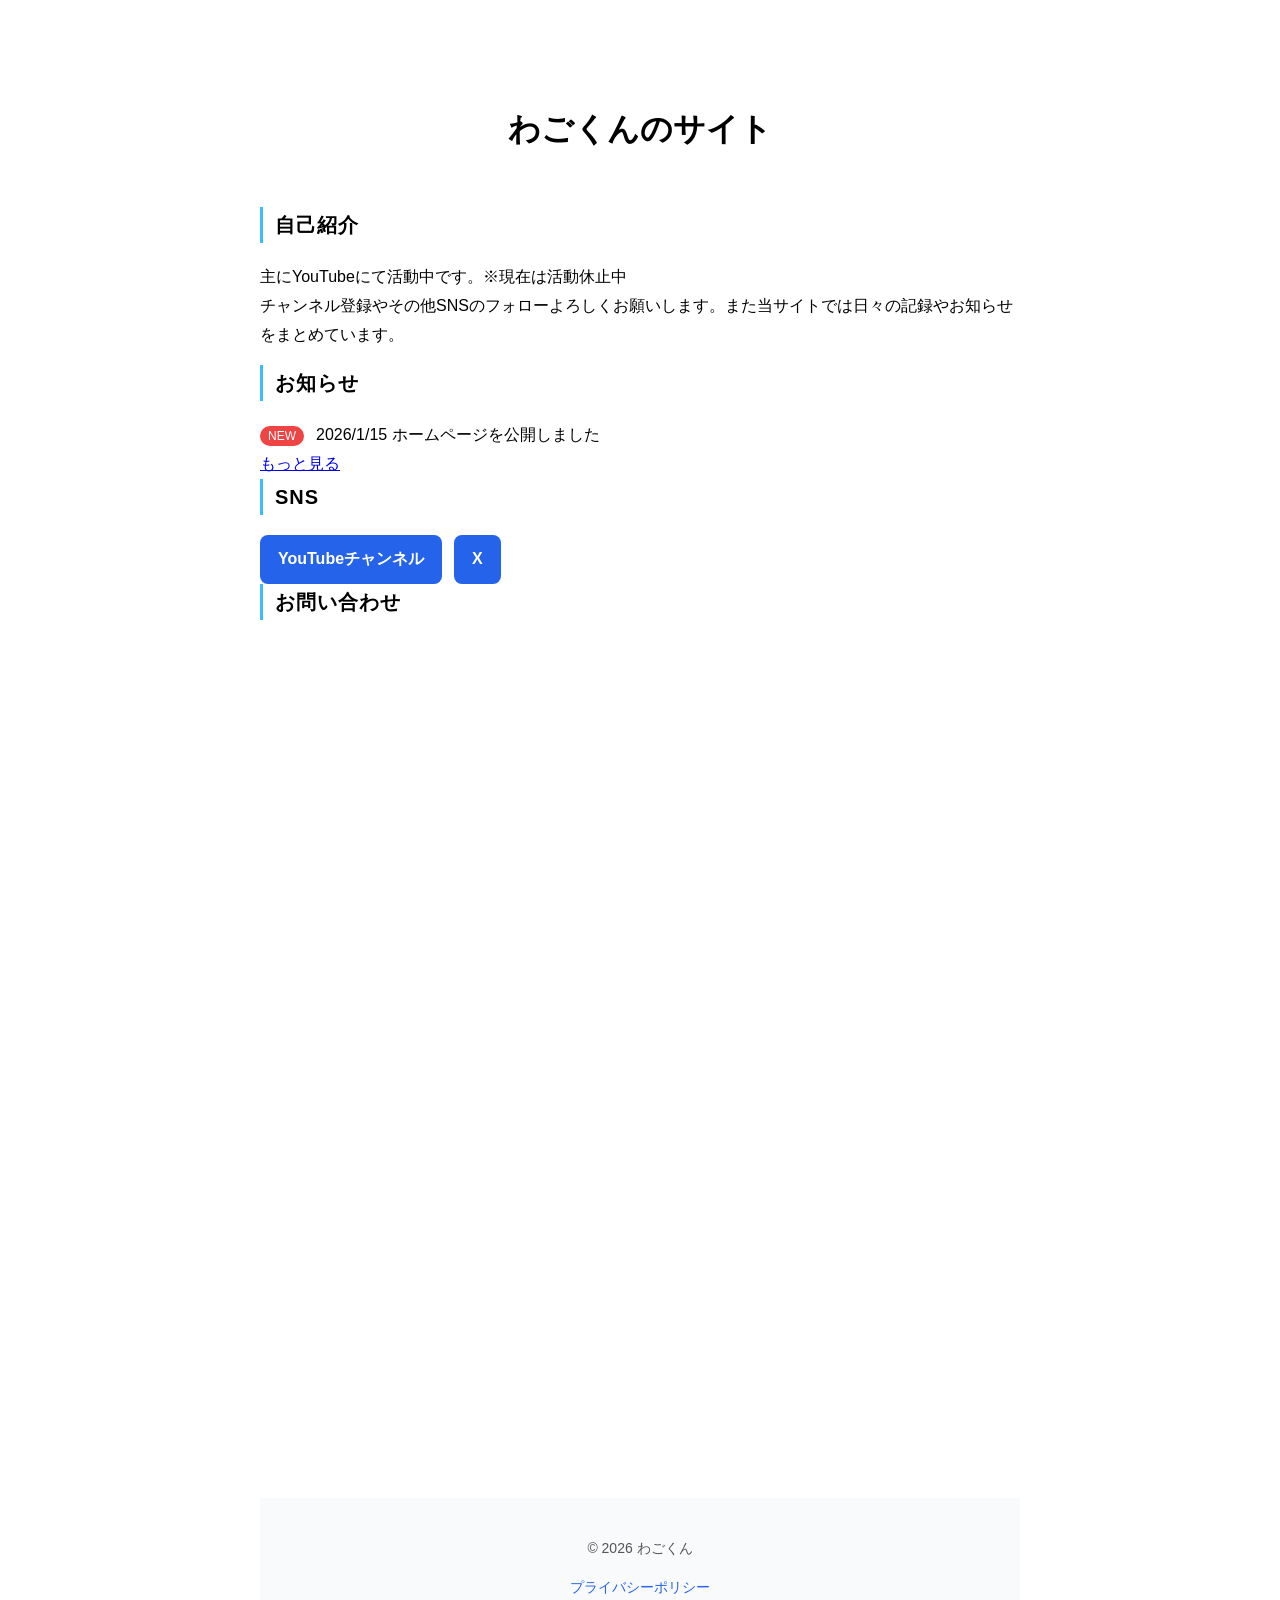
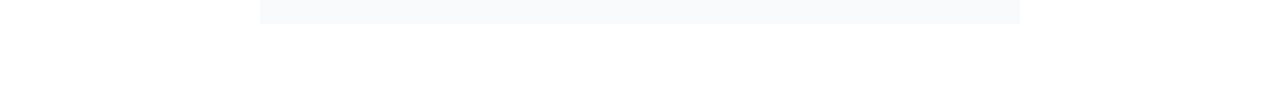
==== index.html @ 18c9e747 "Add files via upload" ====
<!DOCTYPE html>
<html lang="ja">
<head>
  <meta charset="UTF-8">
  <title>わごくんのサイト</title>
  <link rel="stylesheet" href="style.css">
</head>
<body>

  <header class="header">
    <h1>わごくんのサイト</h1>
  </header>

  <main class="container">

<section class="section">
  <h2>自己紹介</h2>
  <p>
    主にYouTubeにて活動中です。※現在は活動休止中<br>
    チャンネル登録やその他SNSのフォローよろしくお願いします。また当サイトでは日々の記録やお知らせをまとめています。
  </p>
</section>

    <section class="section">
  <h2 class="notice-title">お知らせ</h2>

 <a href="news.html" class="news-item">
  <span class="badge">NEW</span>
  <span class="news-text">2026/1/15 ホームページを公開しました</span>
</a>

  <a href="news.html">もっと見る</a>
</section>
    
    <section class="section">
      <h2>SNS</h2>
      <div class="sns">
        <a class="sns-btn" href="https://www.youtube.com/@wagokun_1204" target="_blank">YouTubeチャンネル</a>
        <a class="sns-btn" href="https://x.com/wagokun_1204" target="_blank">X</a>
    </div>
    </section>
    
    <section class="section">
  <h2>お問い合わせ</h2>

  <iframe
    src="https://forms.gle/QrVnEshpYuzRHWAM9"
    width="100%"
    height="800"
    frameborder="0"
    marginheight="0"
    marginwidth="0">
    読み込み中…
  </iframe>

</section>

<footer class="footer">
  <p>© 2026 わごくん</p>
  <div class="footer-links">
    <a href="privacy.html">プライバシーポリシー</a>
  </div>
</footer>

<meta name="viewport" content="width=device-width, initial-scale=1.0">
---- style.css ----
/* ===== 全体設定 ===== */
:root {
  --main: #2563eb;
  --bg: #f5f7fa;
  --text: #333;
  --sub: #555;
}

* {
  box-sizing: border-box;
}

body {
  margin: 0;
  font-family:
    "Hiragino Sans",
    "Noto Sans JP",
    -apple-system,
    BlinkMacSystemFont,
    sans-serif;
  background-color: var(--bg);
  color: var(--text);
  line-height: 1.8;
}

/* ===== ヘッダー ===== */
.header {
  text-align: center;
  padding: 80px 20px 40px;
}

.header h1 {
  margin-bottom: 8px;
}

.header p {
  color: var(--sub);
}

/* ===== レイアウト ===== */
.container {
  max-width: 800px;
  margin: 0 auto;
  padding: 0 20px 80px;
}

..section {
  background: #020617;
  padding: 28px;
  margin: 32px auto;
  max-width: 880px;
  border-radius: 6px; /* 角丸ひかえめ */
  border: 1px solid #1e293b;
}

.section h2 {
  margin: 0 0 20px;
  font-size: 20px;
  font-weight: 600;
  letter-spacing: 0.05em;
  text-transform: uppercase;
  border-left: 3px solid #38bdf8;
  padding-left: 12px;
}

/* ===== SNS ===== */
.sns {
  display: flex;
  gap: 12px;
  flex-wrap: wrap;
}

.sns-btn {
  padding: 10px 18px;
  background: var(--main);
  color: #fff;
  text-decoration: none;
  border-radius: 8px;
  font-weight: bold;
  transition: 0.2s;
}

.sns-btn:hover {
  opacity: 0.85;
  transform: translateY(-2px);
}

/* ===== フォーム ===== */
.contact {
  display: flex;
  flex-direction: column;
  gap: 14px;
}

input,
textarea {
  padding: 12px;
  font-size: 16px;
  border-radius: 8px;
  border: 1px solid #ccc;
  font-family: inherit;
}

input:focus,
textarea:focus {
  outline: none;
  border-color: var(--main);
}

button {
  margin-top: 8px;
  padding: 12px;
  font-size: 16px;
  border: none;
  border-radius: 8px;
  background: var(--main);
  color: #fff;
  cursor: pointer;
}

button:hover {
  opacity: 0.9;
}

/* ===== フッター ===== */
.footer {
  text-align: center;
  padding: 24px;
  color: var(--sub);
}

/* ===== スマホ対応 ===== */
media (max-width: 600px) {
  .section {
    padding: 24px;
  }
}

.date {
  font-size: 14px;
  color: #777;
  margin-bottom: 16px;
}

.back {
  display: inline-block;
  margin-top: 24px;
  text-decoration: none;
  color: var(--main);
  font-weight: bold;
}

.news-list {
  list-style: none;
  padding: 0;
  margin: 0;
}

.news-item {
  display: flex;
  align-items: center;
  gap: 12px;
  text-decoration: none;
  color: inherit;
}

.news-date {
  display: block;
  font-size: 14px;
  color: #6b7280;
  margin-bottom: 4px;
}

.news-text {
  font-size: 16px;
}

.new {
  background: #ef4444;
  color: #fff;
  font-size: 12px;
  padding: 2px 6px;
  border-radius: 6px;
  margin-left: 8px;
}

.latest-news {
  display: flex;
  align-items: center;
  gap: 8px;
}

.news-item {
  display: flex;
  align-items: center;
  gap: 12px;
}

.badge {
  background: #ef4444;
  color: #fff;
  font-size: 12px;
  padding: 4px 8px;
  border-radius: 999px;
  flex-shrink: 0; /* 縮まないように */
}

.news-item {
  display: flex;
  align-items: center;
  gap: 12px;
}

.badge {
  background-color: #ef4444;
  color: #fff;
  font-size: 12px;
  padding: 4px 8px;
  border-radius: 999px;
  line-height: 1;
}

.sitemap-list {
  list-style: none;
  padding: 0;
}

.sitemap-list li {
  margin-bottom: 12px;
}

.sitemap-list a {
  font-size: 16px;
  color: #2563eb;
  text-decoration: none;
}

.sitemap-list a:hover {
  text-decoration: underline;
}

.footer {
  margin-top: 48px;
  padding: 24px;
  background: #f9fafb;
  text-align: center;
  font-size: 14px;
}

.footer a {
  color: #2563eb;
  text-decoration: none;
}

.footer a:hover {
  text-decoration: underline;
}

body {
  margin: 0;
  font-family: "Inter", "Noto Sans JP", sans-serif;
  background: #ffffff;
  color: #000000;
}
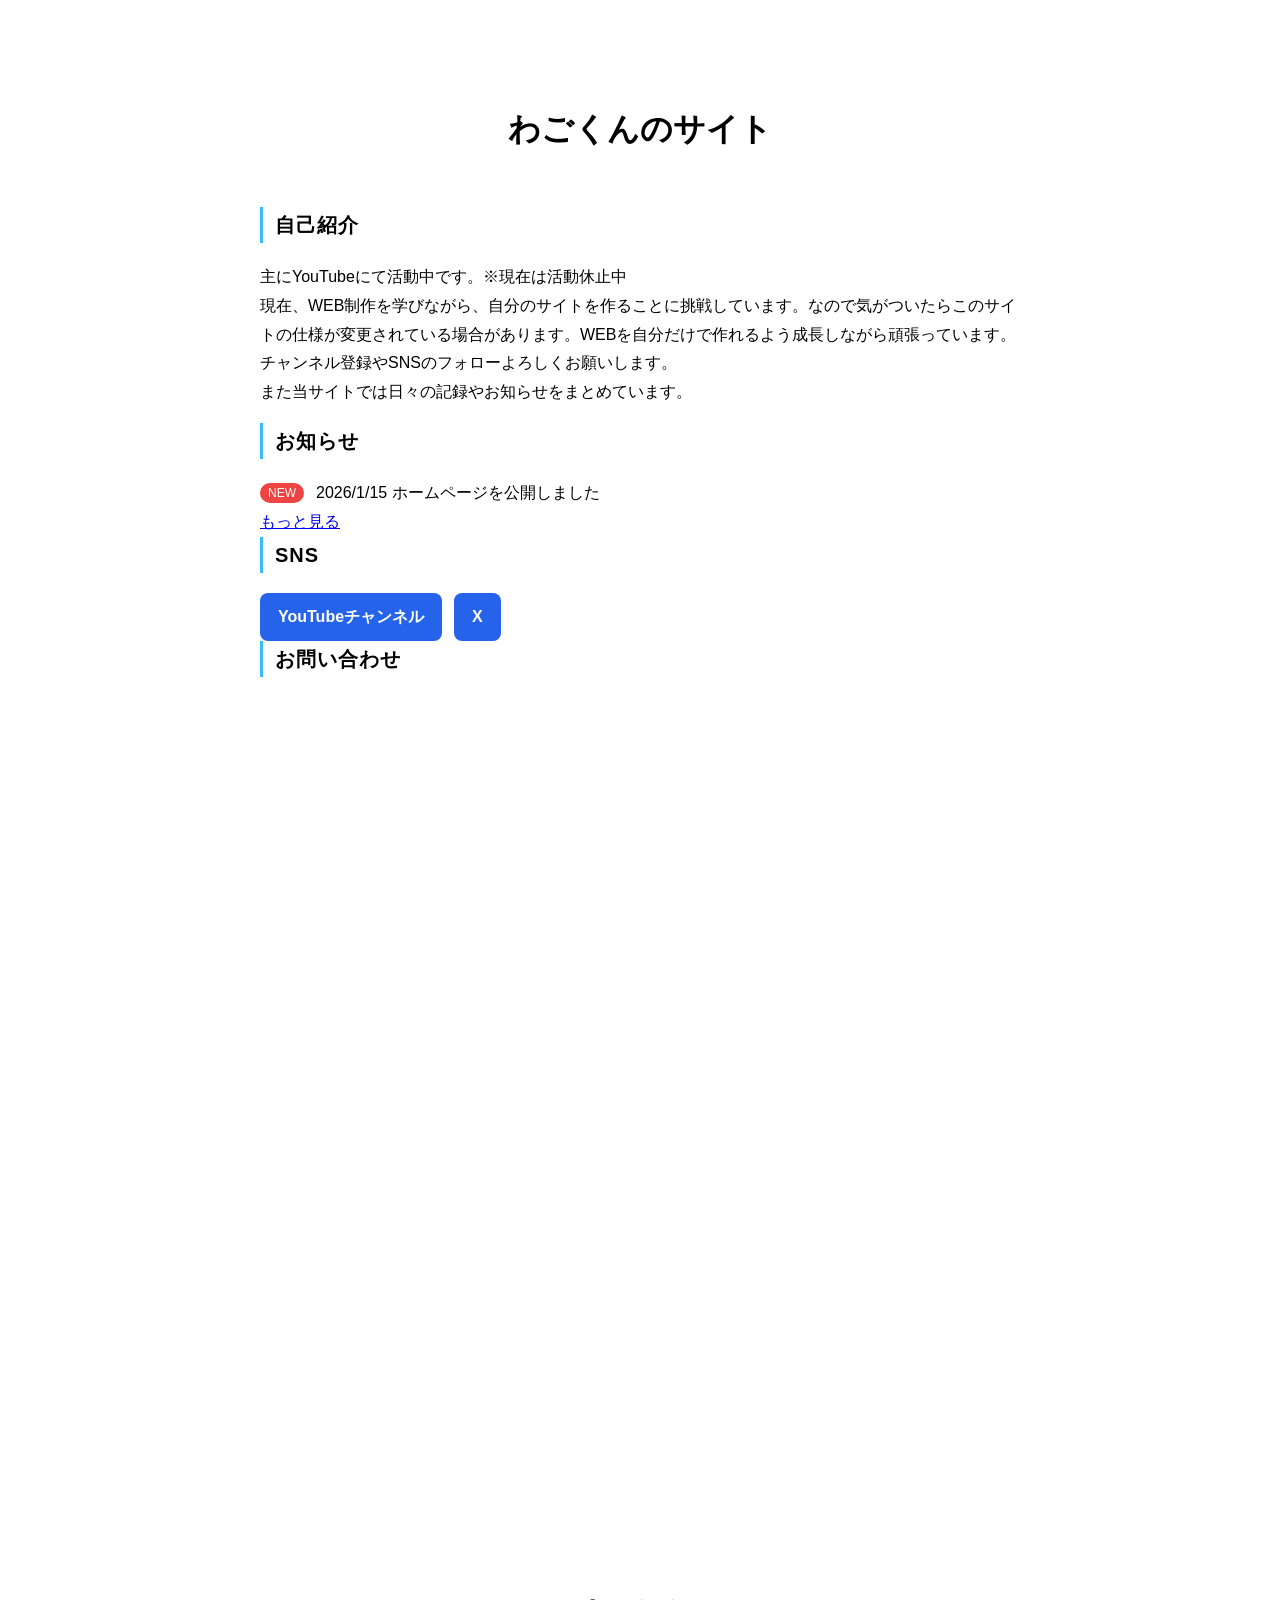
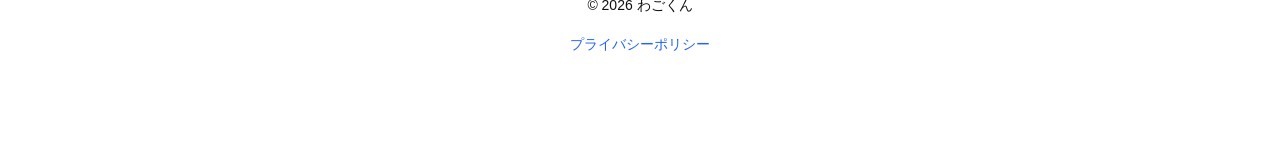
==== commit 811581e7: "Add files via upload" ====
--- a/index.html
+++ b/index.html
@@ -18,7 +18,9 @@
   <h2>自己紹介</h2>
   <p>
     主にYouTubeにて活動中です。※現在は活動休止中<br>
-    チャンネル登録やその他SNSのフォローよろしくお願いします。また当サイトでは日々の記録やお知らせをまとめています。
+    現在、WEB制作を学びながら、自分のサイトを作ることに挑戦しています。なので気がついたらこのサイトの仕様が変更されている場合があります。WEBを自分だけで作れるよう成長しながら頑張っています。<br>
+    チャンネル登録やSNSのフォローよろしくお願いします。<br>
+    また当サイトでは日々の記録やお知らせをまとめています。
   </p>
 </section>
 
--- a/style.css
+++ b/style.css
@@ -3,7 +3,8 @@
   --main: #2563eb;
   --bg: #f5f7fa;
   --text: #333;
-  --sub: #555;
+  --sub: #f5f7fa;
+  
 }
 
 * {
@@ -124,9 +125,15 @@
 
 /* ===== フッター ===== */
 .footer {
-  text-align: center;
-  padding: 24px;
-  color: var(--sub);
+  background: #f5f7fa;
+  color: #111111;
+}
+
+@media (prefers-color-scheme: dark) {
+  .footer {
+    background: #0f172a !important;
+    color: #f5f7fa !important;
+  }
 }
 
 /* ===== スマホ対応 ===== */
@@ -257,8 +264,22 @@
 }
 
 body {
-  margin: 0;
-  font-family: "Inter", "Noto Sans JP", sans-serif;
-  background: #ffffff;
-  color: #000000;
+  background: white;
+  color: black;
+}
+
+@media (prefers-color-scheme: dark) {
+  body {
+  background: #0f172a !important;
+  color: #f5f7fa !important;
+  }
+}
+
+body {
+  background: var(--bg-main);
+  color: var(--text-main);
+}
+
+.footer {
+  background: var(--bg-footer);
 }
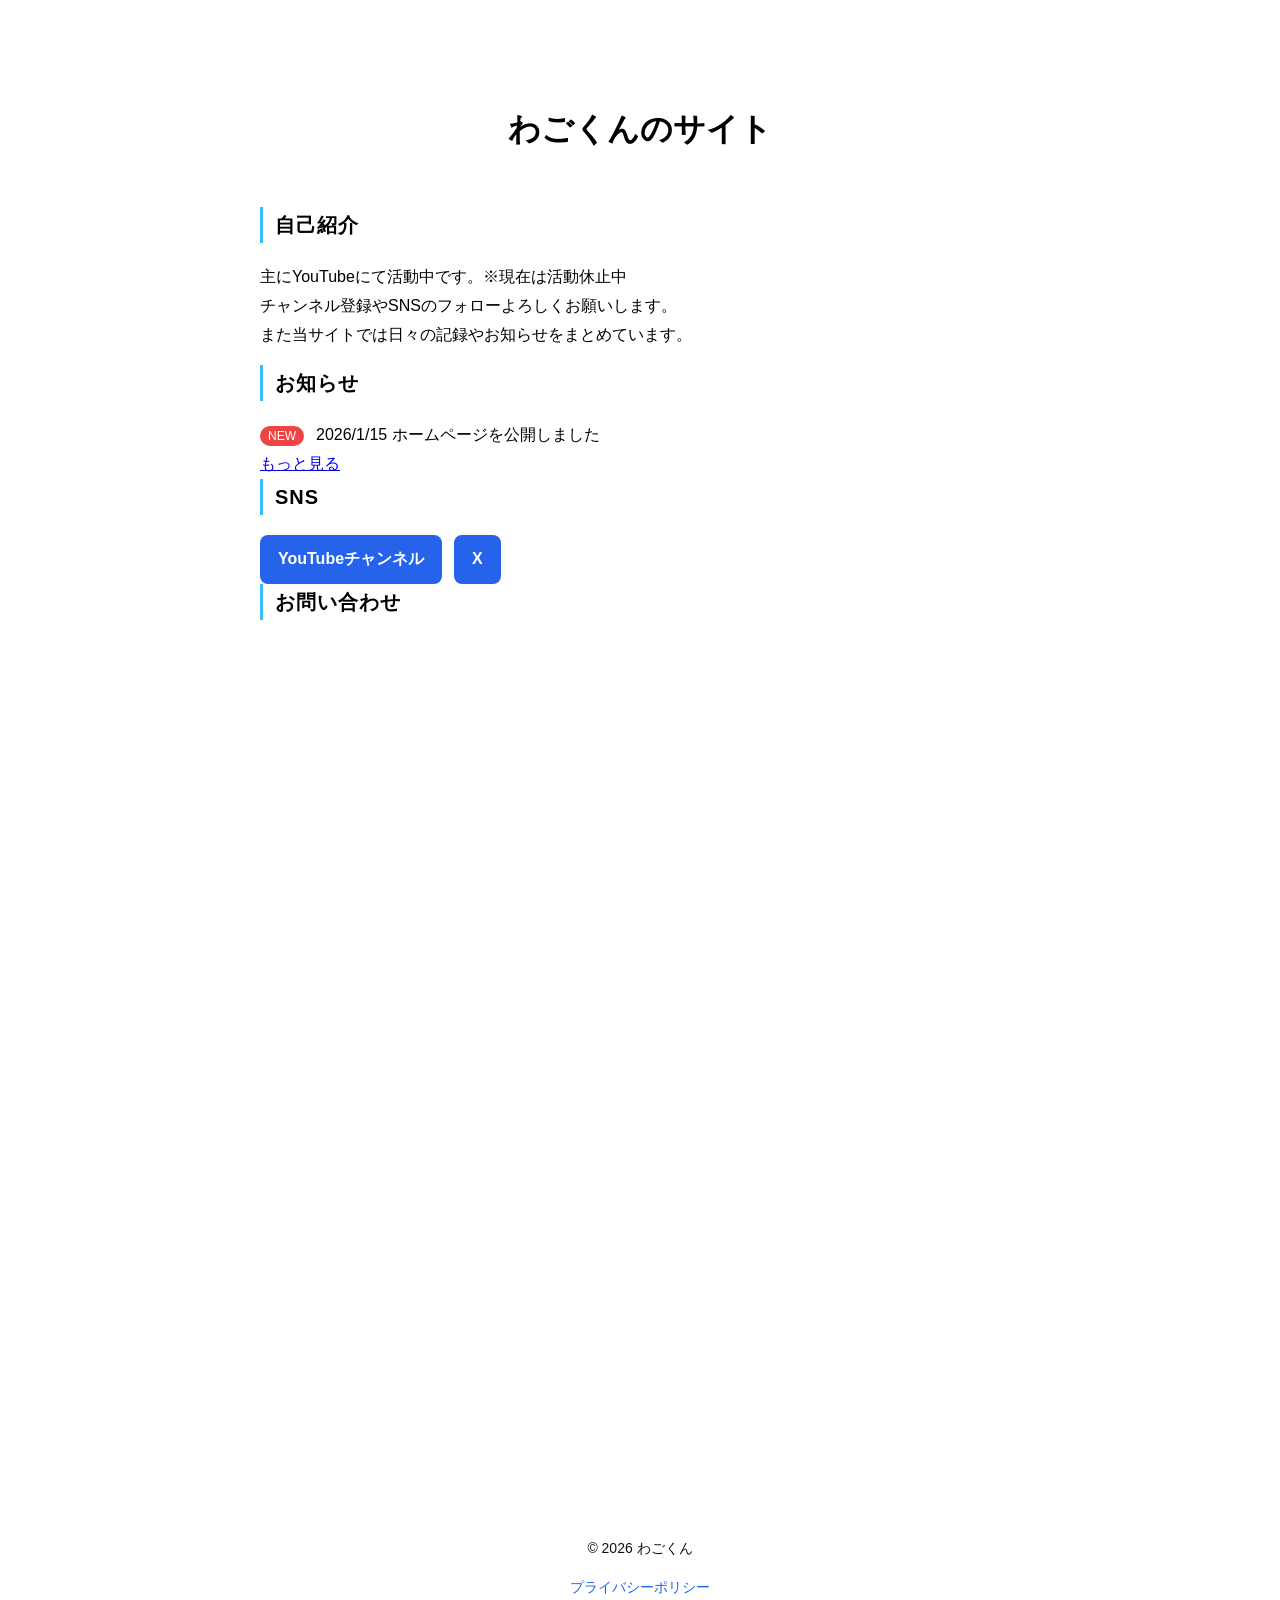
==== commit a8613724: "Add files via upload" ====
--- a/index.html
+++ b/index.html
@@ -18,7 +18,6 @@
   <h2>自己紹介</h2>
   <p>
     主にYouTubeにて活動中です。※現在は活動休止中<br>
-    現在、WEB制作を学びながら、自分のサイトを作ることに挑戦しています。なので気がついたらこのサイトの仕様が変更されている場合があります。WEBを自分だけで作れるよう成長しながら頑張っています。<br>
     チャンネル登録やSNSのフォローよろしくお願いします。<br>
     また当サイトでは日々の記録やお知らせをまとめています。
   </p>
--- a/style.css
+++ b/style.css
@@ -131,9 +131,9 @@
 
 @media (prefers-color-scheme: dark) {
   .footer {
-    background: #0f172a !important;
-    color: #f5f7fa !important;
-  }
+  background: var(--bg-color);
+  color: var(--text-color);
+}
 }
 
 /* ===== スマホ対応 ===== */
@@ -156,6 +156,8 @@
   color: var(--main);
   font-weight: bold;
 }
+
+
 
 .news-list {
   list-style: none;
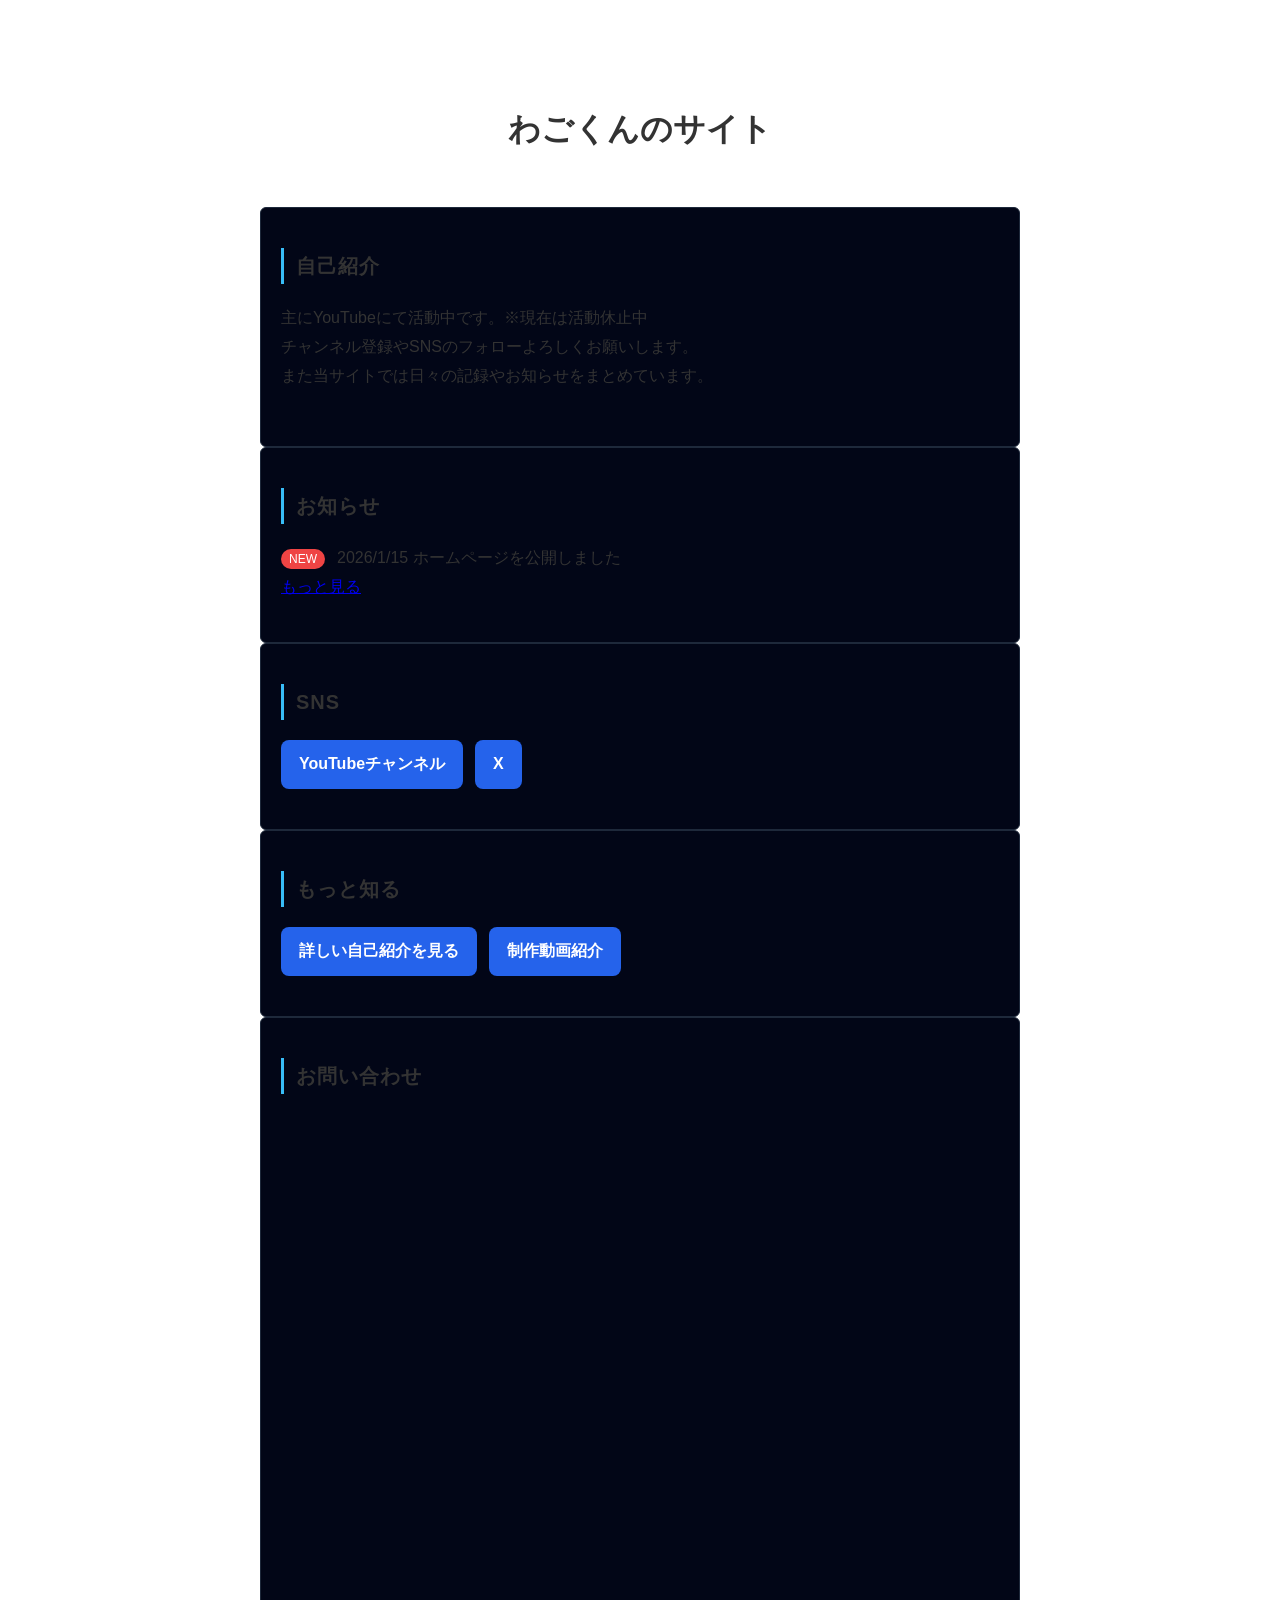
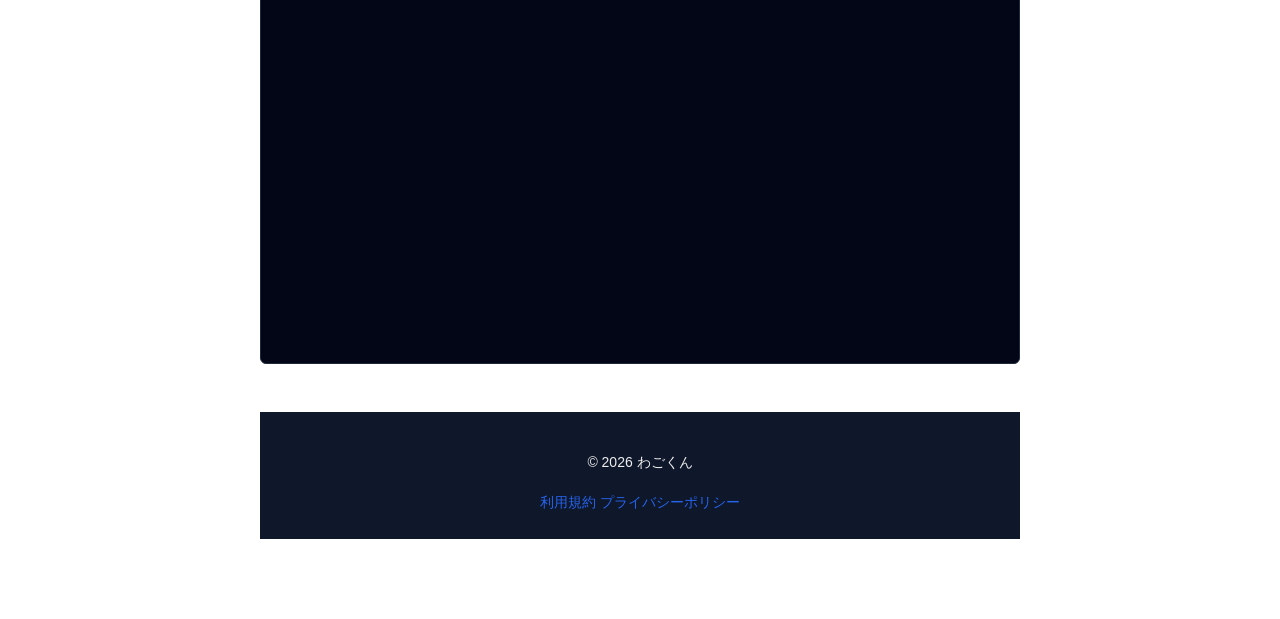
==== commit e3e7bc4e: "Add files via upload" ====
--- a/index.html
+++ b/index.html
@@ -41,6 +41,14 @@
         <a class="sns-btn" href="https://x.com/wagokun_1204" target="_blank">X</a>
     </div>
     </section>
+
+    <section class="section">
+      <h2>もっと知る</h2>
+      <div class="sns">
+        <a href="about.html" class="sns-btn">詳しい自己紹介を見る</a>
+        <a href="videos.html" class="sns-btn">制作動画紹介</a>
+      </div>
+    </section>
     
     <section class="section">
   <h2>お問い合わせ</h2>
@@ -60,8 +68,9 @@
 <footer class="footer">
   <p>© 2026 わごくん</p>
   <div class="footer-links">
+    <a href="terms.html">利用規約</a>
     <a href="privacy.html">プライバシーポリシー</a>
   </div>
 </footer>
 
-<meta name="viewport" content="width=device-width, initial-scale=1.0">+<meta name="viewport" content="width=device-width, initial-scale=1.0, maximum-scale=1.0, user-scalable=no">
--- a/style.css
+++ b/style.css
@@ -45,7 +45,7 @@
   padding: 0 20px 80px;
 }
 
-..section {
+.section {
   background: #020617;
   padding: 28px;
   margin: 32px auto;
@@ -124,20 +124,18 @@
 }
 
 /* ===== フッター ===== */
-.footer {
-  background: #f5f7fa;
-  color: #111111;
-}
-
-@media (prefers-color-scheme: dark) {
-  .footer {
-  background: var(--bg-color);
-  color: var(--text-color);
-}
+footer {
+  background-color: #111 !important;
+  color: #eee !important;
+}
+
+footer {
+  background-color: #0f172a  !important;
+  color: #eee !important;
 }
 
 /* ===== スマホ対応 ===== */
-media (max-width: 600px) {
+@media (max-width: 600px) {
   .section {
     padding: 24px;
   }
@@ -284,4 +282,33 @@
 
 .footer {
   background: var(--bg-footer);
+}
+
+body {
+  background: #fff;
+  color: #333;
+}
+
+.section {
+  max-width: 800px;
+  margin: 0 auto;
+  padding: 40px 20px;
+}
+
+body {
+  background: #fff;
+  color: #333;
+}
+
+.section {
+  max-width: 800px;
+  margin: 0 auto;
+  padding: 40px 20px;
+}
+
+@media (prefers-color-scheme: dark) {
+  body {
+    background: #111;
+    color: #eee;
+  }
 }
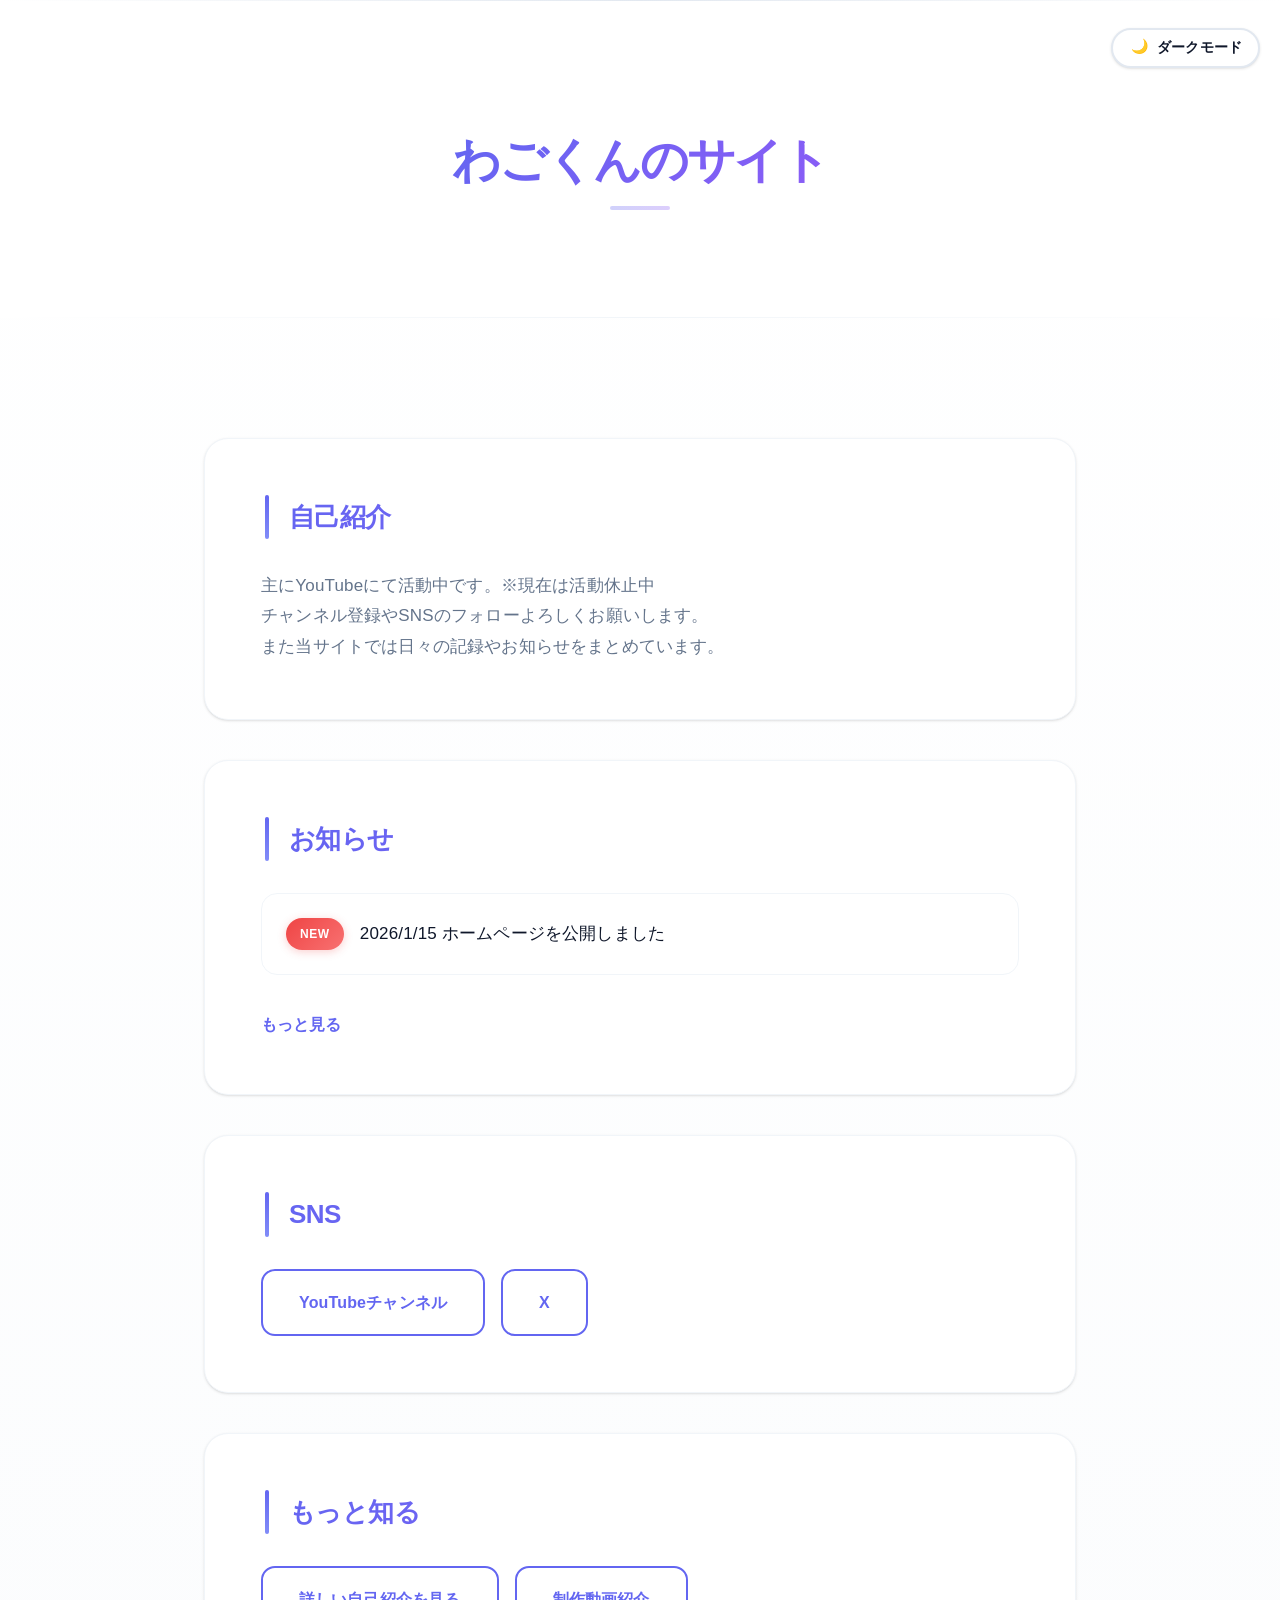
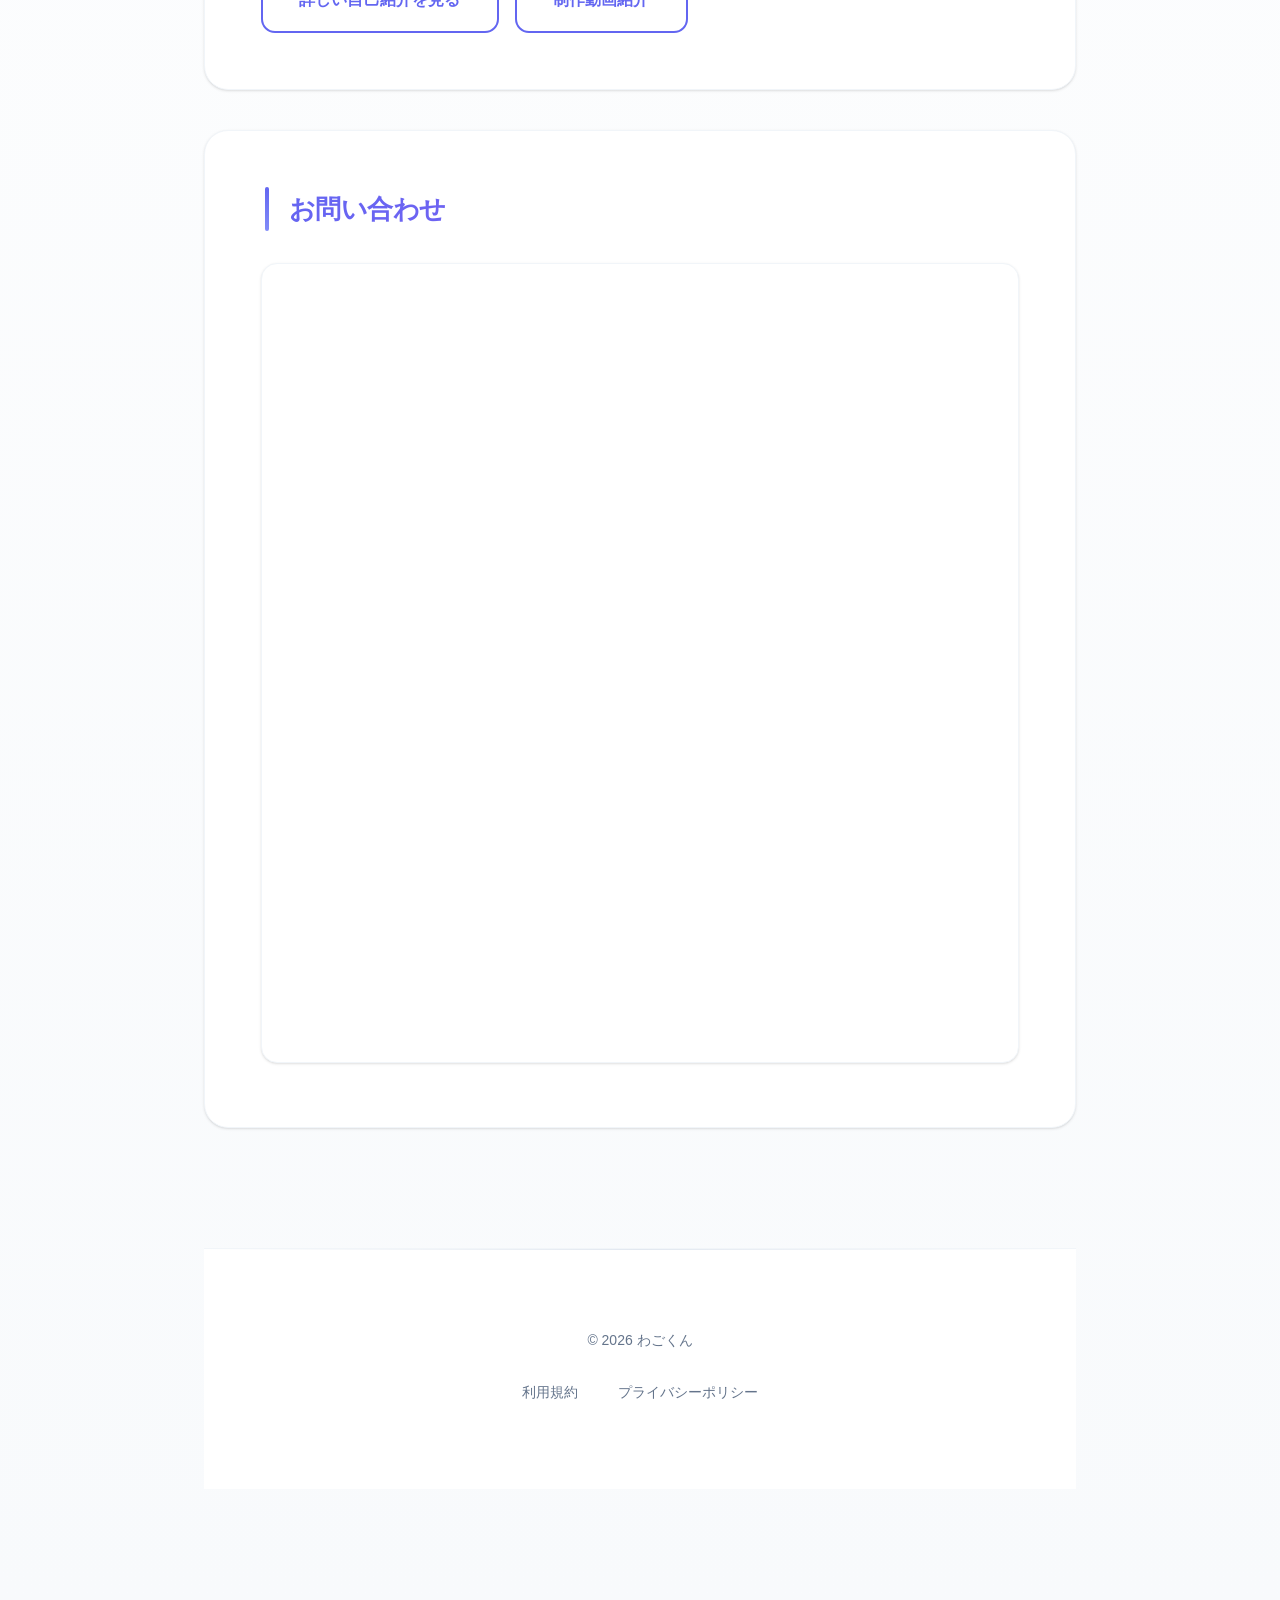
==== commit 9e0df061: "Add files via upload" ====
--- a/index.html
+++ b/index.html
@@ -7,6 +7,11 @@
   <link rel="stylesheet" href="style.css">
 </head>
 <body>
+
+  <button class="theme-toggle" id="theme-toggle">
+    <span class="theme-icon">🌙</span>
+    <span class="theme-text">ダークモード</span>
+  </button>
 
   <header class="header">
     <h1>わごくんのサイト</h1>
@@ -23,7 +28,7 @@
   </p>
 </section>
 
-    <section class="section">
+    <section class="section notice-section">
   <h2 class="notice-title">お知らせ</h2>
 
  <a href="news.html" class="news-item">
@@ -31,7 +36,7 @@
   <span class="news-text">2026/1/15 ホームページを公開しました</span>
 </a>
 
-  <a href="news.html">もっと見る</a>
+  <a href="news.html" class="more-link">もっと見る</a>
 </section>
     
     <section class="section">
@@ -73,4 +78,59 @@
   </div>
 </footer>
 
+<script>
+  // ダークモード機能
+  const themeToggle = document.getElementById('theme-toggle');
+  const themeIcon = themeToggle.querySelector('.theme-icon');
+  const themeText = themeToggle.querySelector('.theme-text');
+  
+  // ローカルストレージからテーマ設定を読み込み
+  const savedTheme = localStorage.getItem('theme');
+  const systemPrefersDark = window.matchMedia('(prefers-color-scheme: dark)').matches;
+  
+  // 初期テーマを設定
+  if (savedTheme === 'dark' || (!savedTheme && systemPrefersDark)) {
+    document.documentElement.setAttribute('data-theme', 'dark');
+    themeIcon.textContent = '☀️';
+    themeText.textContent = 'ライトモード';
+  }
+  
+  // テーマ切り替え機能
+  themeToggle.addEventListener('click', () => {
+    const currentTheme = document.documentElement.getAttribute('data-theme');
+    const newTheme = currentTheme === 'dark' ? 'light' : 'dark';
+    
+    // テーマ属性を切り替え
+    document.documentElement.setAttribute('data-theme', newTheme);
+    
+    // ローカルストレージに保存
+    localStorage.setItem('theme', newTheme);
+    
+    // ボタンの表示を更新
+    if (newTheme === 'dark') {
+      themeIcon.textContent = '☀️';
+      themeText.textContent = 'ライトモード';
+    } else {
+      themeIcon.textContent = '🌙';
+      themeText.textContent = 'ダークモード';
+    }
+  });
+  
+  // システムテーマ変更を監視
+  window.matchMedia('(prefers-color-scheme: dark)').addEventListener('change', (e) => {
+    if (!localStorage.getItem('theme')) {
+      const newTheme = e.matches ? 'dark' : 'light';
+      document.documentElement.setAttribute('data-theme', newTheme);
+      
+      if (newTheme === 'dark') {
+        themeIcon.textContent = '☀️';
+        themeText.textContent = 'ライトモード';
+      } else {
+        themeIcon.textContent = '🌙';
+        themeText.textContent = 'ダークモード';
+      }
+    }
+  });
+</script>
+
 <meta name="viewport" content="width=device-width, initial-scale=1.0, maximum-scale=1.0, user-scalable=no">
--- a/style.css
+++ b/style.css
@@ -1,162 +1,456 @@
 /* ===== 全体設定 ===== */
 :root {
-  --main: #2563eb;
-  --bg: #f5f7fa;
-  --text: #333;
-  --sub: #f5f7fa;
-  
-}
+  --primary: #6366f1;
+  --primary-light: #818cf8;
+  --primary-dark: #4f46e5;
+  --secondary: #8b5cf6;
+  --accent: #ec4899;
+  --bg: #ffffff;
+  --bg-section: #ffffff;
+  --bg-hover: #f8fafc;
+  --bg-gradient: linear-gradient(180deg, #ffffff 0%, #f8fafc 100%);
+  --text: #0f172a;
+  --text-muted: #64748b;
+  --border: #e2e8f0;
+  --border-light: #f1f5f9;
+  --shadow-xs: 0 1px 2px 0 rgba(0, 0, 0, 0.05);
+  --shadow-sm: 0 1px 3px 0 rgba(0, 0, 0, 0.1), 0 1px 2px -1px rgba(0, 0, 0, 0.1);
+  --shadow: 0 4px 6px -1px rgba(0, 0, 0, 0.1), 0 2px 4px -2px rgba(0, 0, 0, 0.1);
+  --shadow-md: 0 10px 15px -3px rgba(0, 0, 0, 0.1), 0 4px 6px -4px rgba(0, 0, 0, 0.1);
+  --shadow-lg: 0 20px 25px -5px rgba(0, 0, 0, 0.1), 0 8px 10px -6px rgba(0, 0, 0, 0.1);
+}
+
+/* ===== ダークモード ===== */
+[data-theme="dark"] {
+  --primary: #818cf8;
+  --primary-light: #a5b4fc;
+  --primary-dark: #6366f1;
+  --secondary: #a78bfa;
+  --accent: #f472b6;
+  --bg: #0f172a;
+  --bg-section: #1e293b;
+  --bg-hover: #334155;
+  --bg-gradient: linear-gradient(180deg, #0f172a 0%, #1e293b 100%);
+  --text: #f8fafc;
+  --text-muted: #94a3b8;
+  --border: #334155;
+  --border-light: #475569;
+  --shadow-xs: 0 1px 2px 0 rgba(0, 0, 0, 0.3);
+  --shadow-sm: 0 1px 3px 0 rgba(0, 0, 0, 0.4), 0 1px 2px -1px rgba(0, 0, 0, 0.4);
+  --shadow: 0 4px 6px -1px rgba(0, 0, 0, 0.4), 0 2px 4px -2px rgba(0, 0, 0, 0.4);
+  --shadow-md: 0 10px 15px -3px rgba(0, 0, 0, 0.4), 0 4px 6px -4px rgba(0, 0, 0, 0.4);
+  --shadow-lg: 0 20px 25px -5px rgba(0, 0, 0, 0.4), 0 8px 10px -6px rgba(0, 0, 0, 0.4);
+}
+
 
 * {
   box-sizing: border-box;
+  margin: 0;
+  padding: 0;
 }
 
 body {
-  margin: 0;
-  font-family:
+  font-family: 
     "Hiragino Sans",
     "Noto Sans JP",
     -apple-system,
     BlinkMacSystemFont,
+    "Segoe UI",
+    "Helvetica Neue",
     sans-serif;
-  background-color: var(--bg);
+  background: var(--bg-gradient);
   color: var(--text);
-  line-height: 1.8;
+  line-height: 1.7;
+  -webkit-font-smoothing: antialiased;
+  -moz-osx-font-smoothing: grayscale;
+  transition: background-color 0.3s ease, color 0.3s ease;
+  min-height: 100vh;
+}
+
+/* ===== ダークモードトグル ===== */
+.theme-toggle {
+  position: fixed;
+  top: 20px;
+  right: 20px;
+  background: var(--bg-section);
+  border: 2px solid var(--border);
+  border-radius: 50px;
+  padding: 8px 16px;
+  cursor: pointer;
+  display: flex;
+  align-items: center;
+  gap: 8px;
+  font-size: 14px;
+  font-weight: 600;
+  color: var(--text);
+  transition: all 0.3s ease;
+  z-index: 1000;
+  box-shadow: var(--shadow-sm);
+}
+
+.theme-toggle:hover {
+  transform: translateY(-2px);
+  box-shadow: var(--shadow-md);
+  border-color: var(--primary);
+}
+
+.theme-toggle:active {
+  transform: translateY(0);
+}
+
+.theme-icon {
+  width: 20px;
+  height: 20px;
+  transition: all 0.3s ease;
 }
 
 /* ===== ヘッダー ===== */
 .header {
   text-align: center;
-  padding: 80px 20px 40px;
+  padding: 120px 20px 100px;
+  background: var(--bg);
+  color: var(--text);
+  position: relative;
+  overflow: hidden;
+}
+
+.header::before {
+  content: '';
+  position: absolute;
+  top: 0;
+  left: 0;
+  right: 0;
+  height: 1px;
+  background: linear-gradient(90deg, transparent, var(--border), transparent);
+}
+
+.header::after {
+  content: '';
+  position: absolute;
+  bottom: 0;
+  left: 0;
+  right: 0;
+  height: 1px;
+  background: linear-gradient(90deg, transparent, var(--border-light), transparent);
 }
 
 .header h1 {
-  margin-bottom: 8px;
+  font-size: 3rem;
+  font-weight: 800;
+  margin-bottom: 16px;
+  letter-spacing: -0.04em;
+  background: linear-gradient(135deg, var(--primary) 0%, var(--secondary) 100%);
+  -webkit-background-clip: text;
+  -webkit-text-fill-color: transparent;
+  background-clip: text;
+  position: relative;
+  display: inline-block;
+}
+
+.header h1::after {
+  content: '';
+  position: absolute;
+  bottom: -8px;
+  left: 50%;
+  transform: translateX(-50%);
+  width: 60px;
+  height: 4px;
+  background: linear-gradient(90deg, var(--primary), var(--secondary));
+  border-radius: 2px;
+  opacity: 0.3;
 }
 
 .header p {
-  color: var(--sub);
+  color: var(--text-muted);
+  font-size: 1.125rem;
+  font-weight: 400;
+  letter-spacing: 0.01em;
 }
 
 /* ===== レイアウト ===== */
 .container {
-  max-width: 800px;
+  max-width: 920px;
   margin: 0 auto;
-  padding: 0 20px 80px;
+  padding: 80px 24px 120px;
 }
 
 .section {
-  background: #020617;
-  padding: 28px;
-  margin: 32px auto;
-  max-width: 880px;
-  border-radius: 6px; /* 角丸ひかえめ */
-  border: 1px solid #1e293b;
+  background: var(--bg-section);
+  padding: 56px;
+  margin: 40px 0;
+  border-radius: 24px;
+  box-shadow: var(--shadow-sm);
+  transition: all 0.4s cubic-bezier(0.4, 0, 0.2, 1);
+  border: 1px solid var(--border-light);
+  position: relative;
+  overflow: hidden;
+}
+
+.section::before {
+  content: '';
+  position: absolute;
+  top: 0;
+  left: 0;
+  right: 0;
+  height: 3px;
+  background: linear-gradient(90deg, var(--primary), var(--secondary));
+  opacity: 0;
+  transition: opacity 0.4s ease;
+}
+
+.section:hover {
+  transform: translateY(-6px);
+  box-shadow: var(--shadow-lg);
+  border-color: var(--border);
+}
+
+.section:hover::before {
+  opacity: 1;
 }
 
 .section h2 {
-  margin: 0 0 20px;
-  font-size: 20px;
+  margin: 0 0 32px;
+  font-size: 1.625rem;
+  font-weight: 700;
+  letter-spacing: -0.02em;
+  text-transform: uppercase;
+  color: var(--text);
+  border-left: 4px solid transparent;
+  padding-left: 24px;
+  position: relative;
+  background: linear-gradient(135deg, var(--primary) 0%, var(--secondary) 100%);
+  -webkit-background-clip: text;
+  -webkit-text-fill-color: transparent;
+  background-clip: text;
+}
+
+.section h2::before {
+  content: '';
+  position: absolute;
+  left: 0;
+  top: 0;
+  bottom: 0;
+  width: 4px;
+  background: linear-gradient(180deg, var(--primary) 0%, var(--primary-light) 100%);
+  border-radius: 2px;
+}
+
+.section p {
+  margin-bottom: 20px;
+  color: var(--text-muted);
+  font-size: 1.0625rem;
+  line-height: 1.8;
+  letter-spacing: 0.01em;
+}
+
+.section p:last-child {
+  margin-bottom: 0;
+}
+
+.section strong {
+  color: var(--text);
   font-weight: 600;
-  letter-spacing: 0.05em;
-  text-transform: uppercase;
-  border-left: 3px solid #38bdf8;
-  padding-left: 12px;
 }
 
 /* ===== SNS ===== */
 .sns {
   display: flex;
-  gap: 12px;
+  gap: 16px;
   flex-wrap: wrap;
 }
 
 .sns-btn {
-  padding: 10px 18px;
-  background: var(--main);
+  padding: 18px 36px;
+  background: var(--bg-section);
+  color: var(--primary);
+  text-decoration: none;
+  border-radius: 14px;
+  font-weight: 600;
+  font-size: 1rem;
+  transition: all 0.3s cubic-bezier(0.4, 0, 0.2, 1);
+  border: 2px solid var(--primary);
+  display: inline-flex;
+  align-items: center;
+  justify-content: center;
+  position: relative;
+  overflow: hidden;
+  letter-spacing: 0.01em;
+}
+
+.sns-btn::before {
+  content: '';
+  position: absolute;
+  top: 0;
+  left: 0;
+  width: 0;
+  height: 100%;
+  background: linear-gradient(135deg, var(--primary) 0%, var(--secondary) 100%);
+  transition: width 0.4s cubic-bezier(0.4, 0, 0.2, 1);
+  z-index: 0;
+}
+
+.sns-btn span,
+.sns-btn {
+  position: relative;
+  z-index: 1;
+}
+
+.sns-btn:hover {
   color: #fff;
-  text-decoration: none;
-  border-radius: 8px;
-  font-weight: bold;
-  transition: 0.2s;
-}
-
-.sns-btn:hover {
-  opacity: 0.85;
-  transform: translateY(-2px);
+  transform: translateY(-3px);
+  box-shadow: var(--shadow-md);
+  border-color: var(--primary);
+}
+
+.sns-btn:hover::before {
+  width: 100%;
+}
+
+.sns-btn:active {
+  transform: translateY(-1px);
 }
 
 /* ===== フォーム ===== */
 .contact {
   display: flex;
   flex-direction: column;
-  gap: 14px;
+  gap: 20px;
 }
 
 input,
 textarea {
-  padding: 12px;
-  font-size: 16px;
-  border-radius: 8px;
-  border: 1px solid #ccc;
+  padding: 16px 20px;
+  font-size: 1rem;
+  border-radius: 14px;
+  border: 2px solid var(--border);
   font-family: inherit;
+  transition: all 0.3s ease;
+  background: var(--bg-section);
+  color: var(--text);
+  letter-spacing: 0.01em;
 }
 
 input:focus,
 textarea:focus {
   outline: none;
-  border-color: var(--main);
-}
+  border-color: var(--primary);
+  box-shadow: 0 0 0 4px rgba(99, 102, 241, 0.1);
+  background: var(--bg);
+  transform: translateY(-1px);
+}
+
 
 button {
   margin-top: 8px;
-  padding: 12px;
-  font-size: 16px;
-  border: none;
-  border-radius: 8px;
-  background: var(--main);
+  padding: 18px 36px;
+  font-size: 1rem;
+  border: 2px solid var(--primary);
+  border-radius: 14px;
+  background: var(--bg-section);
+  color: var(--primary);
+  cursor: pointer;
+  font-weight: 600;
+  transition: all 0.3s cubic-bezier(0.4, 0, 0.2, 1);
+  position: relative;
+  overflow: hidden;
+  letter-spacing: 0.01em;
+}
+
+button::before {
+  content: '';
+  position: absolute;
+  top: 0;
+  left: 0;
+  width: 0;
+  height: 100%;
+  background: linear-gradient(135deg, var(--primary) 0%, var(--secondary) 100%);
+  transition: width 0.4s cubic-bezier(0.4, 0, 0.2, 1);
+  z-index: 0;
+}
+
+button span {
+  position: relative;
+  z-index: 1;
+}
+
+button:hover {
   color: #fff;
-  cursor: pointer;
-}
-
-button:hover {
-  opacity: 0.9;
+  transform: translateY(-3px);
+  box-shadow: var(--shadow-md);
+}
+
+button:hover::before {
+  width: 100%;
+}
+
+button:active {
+  transform: translateY(-1px);
 }
 
 /* ===== フッター ===== */
-footer {
-  background-color: #111 !important;
-  color: #eee !important;
-}
-
-footer {
-  background-color: #0f172a  !important;
-  color: #eee !important;
-}
-
-/* ===== スマホ対応 ===== */
-@media (max-width: 600px) {
-  .section {
-    padding: 24px;
-  }
-}
-
-.date {
-  font-size: 14px;
-  color: #777;
-  margin-bottom: 16px;
-}
-
-.back {
-  display: inline-block;
-  margin-top: 24px;
+.footer {
+  margin-top: 120px;
+  padding: 80px 24px;
+  background: var(--bg-section);
+  color: var(--text-muted);
+  text-align: center;
+  font-size: 0.875rem;
+  border-top: 1px solid var(--border-light);
+  position: relative;
+}
+
+.footer::before {
+  content: '';
+  position: absolute;
+  top: 0;
+  left: 0;
+  right: 0;
+  height: 1px;
+  background: linear-gradient(90deg, transparent, var(--border), transparent);
+}
+
+.footer p {
+  margin-bottom: 24px;
+  color: var(--text-muted);
+  font-weight: 500;
+}
+
+.footer-links {
+  display: flex;
+  justify-content: center;
+  gap: 40px;
+  flex-wrap: wrap;
+}
+
+.footer a {
+  color: var(--text-muted);
   text-decoration: none;
-  color: var(--main);
-  font-weight: bold;
-}
-
-
-
+  transition: all 0.3s ease;
+  position: relative;
+  font-weight: 500;
+  padding: 4px 0;
+}
+
+.footer a::after {
+  content: '';
+  position: absolute;
+  bottom: 0;
+  left: 0;
+  width: 0;
+  height: 2px;
+  background: linear-gradient(90deg, var(--primary), var(--secondary));
+  transition: width 0.3s ease;
+}
+
+.footer a:hover {
+  color: var(--primary);
+}
+
+.footer a:hover::after {
+  width: 100%;
+}
+
+/* ===== ニュース ===== */
 .news-list {
   list-style: none;
   padding: 0;
@@ -166,149 +460,333 @@
 .news-item {
   display: flex;
   align-items: center;
-  gap: 12px;
+  gap: 16px;
   text-decoration: none;
   color: inherit;
+  padding: 24px;
+  border-radius: 16px;
+  transition: all 0.3s ease;
+  margin-bottom: 16px;
+  border: 1px solid var(--border-light);
+  background: var(--bg-section);
+  position: relative;
+  overflow: hidden;
+}
+
+.news-item::before {
+  content: '';
+  position: absolute;
+  top: 0;
+  left: -100%;
+  width: 100%;
+  height: 100%;
+  background: linear-gradient(90deg, transparent, rgba(99, 102, 241, 0.1), transparent);
+  transition: left 0.6s ease;
+}
+
+.news-item:hover::before {
+  left: 100%;
+}
+
+.news-item:hover {
+  background: var(--bg-hover);
+  border-color: var(--border);
+  transform: translateX(6px);
+  box-shadow: var(--shadow-sm);
 }
 
 .news-date {
   display: block;
-  font-size: 14px;
-  color: #6b7280;
-  margin-bottom: 4px;
+  font-size: 0.875rem;
+  color: var(--text-muted);
+  margin-bottom: 6px;
+  font-weight: 500;
 }
 
 .news-text {
-  font-size: 16px;
-}
-
-.new {
-  background: #ef4444;
+  font-size: 1.0625rem;
+  font-weight: 500;
+  color: var(--text);
+  letter-spacing: 0.01em;
+  position: relative;
+  z-index: 1;
+}
+
+.badge {
+  background: linear-gradient(135deg, #ef4444 0%, #f87171 100%);
   color: #fff;
-  font-size: 12px;
-  padding: 2px 6px;
-  border-radius: 6px;
-  margin-left: 8px;
-}
-
-.latest-news {
-  display: flex;
+  font-size: 0.75rem;
+  padding: 6px 14px;
+  border-radius: 999px;
+  flex-shrink: 0;
+  font-weight: 700;
+  box-shadow: 0 2px 8px rgba(239, 68, 68, 0.25);
+  letter-spacing: 0.05em;
+  position: relative;
+  z-index: 1;
+  animation: pulse 2s ease-in-out infinite;
+}
+
+@keyframes pulse {
+  0%, 100% {
+    transform: scale(1);
+    box-shadow: 0 2px 8px rgba(239, 68, 68, 0.25);
+  }
+  50% {
+    transform: scale(1.05);
+    box-shadow: 0 4px 12px rgba(239, 68, 68, 0.4);
+  }
+}
+
+/* ===== お知らせセクションのアニメーション ===== */
+.notice-section {
+  position: relative;
+  overflow: hidden;
+  animation: fadeInUp 0.8s ease-out;
+}
+
+.notice-section::after {
+  content: '';
+  position: absolute;
+  top: 0;
+  left: -100%;
+  width: 100%;
+  height: 100%;
+  background: linear-gradient(
+    90deg,
+    transparent,
+    rgba(99, 102, 241, 0.05),
+    rgba(139, 92, 246, 0.05),
+    transparent
+  );
+  animation: shimmer 3s ease-in-out infinite;
+  pointer-events: none;
+}
+
+@keyframes shimmer {
+  0% {
+    left: -100%;
+  }
+  100% {
+    left: 100%;
+  }
+}
+
+@keyframes fadeInUp {
+  from {
+    opacity: 0;
+    transform: translateY(30px);
+  }
+  to {
+    opacity: 1;
+    transform: translateY(0);
+  }
+}
+
+.notice-title {
+  position: relative;
+  animation: slideInLeft 0.6s ease-out 0.2s both;
+}
+
+@keyframes slideInLeft {
+  from {
+    opacity: 0;
+    transform: translateX(-30px);
+  }
+  to {
+    opacity: 1;
+    transform: translateX(0);
+  }
+}
+
+.notice-section .news-item {
+  animation: fadeInRight 0.6s ease-out 0.4s both;
+}
+
+@keyframes fadeInRight {
+  from {
+    opacity: 0;
+    transform: translateX(30px);
+  }
+  to {
+    opacity: 1;
+    transform: translateX(0);
+  }
+}
+
+.more-link {
+  display: inline-block;
+  margin-top: 20px;
+  color: var(--primary);
+  text-decoration: none;
+  font-weight: 600;
+  transition: all 0.3s ease;
+  position: relative;
+  animation: fadeInUp 0.6s ease-out 0.6s both;
+}
+
+.more-link::after {
+  content: '';
+  position: absolute;
+  bottom: -2px;
+  left: 0;
+  width: 0;
+  height: 2px;
+  background: linear-gradient(90deg, var(--primary), var(--secondary));
+  transition: width 0.3s ease;
+}
+
+.more-link:hover {
+  color: var(--secondary);
+  transform: translateX(4px);
+}
+
+.more-link:hover::after {
+  width: 100%;
+}
+
+/* ===== リンク ===== */
+.back {
+  display: inline-flex;
   align-items: center;
   gap: 8px;
-}
-
-.news-item {
-  display: flex;
-  align-items: center;
-  gap: 12px;
-}
-
-.badge {
-  background: #ef4444;
-  color: #fff;
-  font-size: 12px;
-  padding: 4px 8px;
-  border-radius: 999px;
-  flex-shrink: 0; /* 縮まないように */
-}
-
-.news-item {
-  display: flex;
-  align-items: center;
-  gap: 12px;
-}
-
-.badge {
-  background-color: #ef4444;
-  color: #fff;
-  font-size: 12px;
-  padding: 4px 8px;
-  border-radius: 999px;
-  line-height: 1;
-}
-
+  margin-top: 48px;
+  text-decoration: none;
+  color: var(--primary);
+  font-weight: 600;
+  transition: all 0.3s ease;
+  padding: 12px 0;
+  font-size: 1rem;
+  position: relative;
+}
+
+.back::before {
+  content: '←';
+  transition: transform 0.3s ease;
+}
+
+.back:hover {
+  color: var(--secondary);
+  transform: translateX(-8px);
+}
+
+.back:hover::before {
+  transform: translateX(-4px);
+}
+
+/* ===== サイトマップ ===== */
 .sitemap-list {
   list-style: none;
   padding: 0;
 }
 
 .sitemap-list li {
-  margin-bottom: 12px;
+  margin-bottom: 24px;
 }
 
 .sitemap-list a {
-  font-size: 16px;
-  color: #2563eb;
+  font-size: 1.125rem;
+  color: var(--primary);
   text-decoration: none;
+  font-weight: 600;
+  transition: all 0.3s ease;
+  display: inline-block;
+  padding: 12px 0;
+  position: relative;
+  letter-spacing: 0.01em;
+}
+
+.sitemap-list a::after {
+  content: '';
+  position: absolute;
+  bottom: 8px;
+  left: 0;
+  width: 0;
+  height: 2px;
+  background: linear-gradient(90deg, var(--primary), var(--secondary));
+  transition: width 0.3s ease;
 }
 
 .sitemap-list a:hover {
-  text-decoration: underline;
-}
-
-.footer {
-  margin-top: 48px;
-  padding: 24px;
-  background: #f9fafb;
-  text-align: center;
-  font-size: 14px;
-}
-
-.footer a {
-  color: #2563eb;
-  text-decoration: none;
-}
-
-.footer a:hover {
-  text-decoration: underline;
-}
-
-body {
-  background: white;
-  color: black;
-}
-
-@media (prefers-color-scheme: dark) {
-  body {
-  background: #0f172a !important;
-  color: #f5f7fa !important;
-  }
-}
-
-body {
-  background: var(--bg-main);
-  color: var(--text-main);
-}
-
-.footer {
-  background: var(--bg-footer);
-}
-
-body {
-  background: #fff;
-  color: #333;
-}
-
-.section {
-  max-width: 800px;
-  margin: 0 auto;
-  padding: 40px 20px;
-}
-
-body {
-  background: #fff;
-  color: #333;
-}
-
-.section {
-  max-width: 800px;
-  margin: 0 auto;
-  padding: 40px 20px;
-}
-
-@media (prefers-color-scheme: dark) {
-  body {
-    background: #111;
-    color: #eee;
-  }
-}+  color: var(--secondary);
+  transform: translateX(4px);
+}
+
+.sitemap-list a:hover::after {
+  width: 100%;
+}
+
+/* ===== スマホ対応 ===== */
+@media (max-width: 768px) {
+  .header {
+    padding: 100px 20px 80px;
+  }
+
+  .header h1 {
+    font-size: 2.5rem;
+  }
+
+  .container {
+    padding: 60px 20px 100px;
+  }
+
+  .section {
+    padding: 40px;
+    margin: 32px 0;
+    border-radius: 20px;
+  }
+
+  .section h2 {
+    font-size: 1.375rem;
+    padding-left: 20px;
+  }
+
+  .sns {
+    flex-direction: column;
+  }
+
+  .sns-btn {
+    width: 100%;
+    text-align: center;
+  }
+
+  .footer-links {
+    flex-direction: column;
+    gap: 24px;
+  }
+}
+
+@media (max-width: 480px) {
+  .header {
+    padding: 80px 16px 60px;
+  }
+
+  .header h1 {
+    font-size: 2rem;
+  }
+
+  .section {
+    padding: 32px;
+  }
+}
+
+/* ===== その他 ===== */
+.date {
+  font-size: 0.875rem;
+  color: var(--text-muted);
+  margin-bottom: 16px;
+  font-weight: 500;
+}
+
+/* iframe のスタイル */
+iframe {
+  border-radius: 16px;
+  border: 1px solid var(--border-light);
+  background: var(--bg-section);
+  box-shadow: var(--shadow-sm);
+}
+
+/* 見出しのtext-transformを無効化する場合 */
+h2[style*="text-transform: none"] {
+  text-transform: none !important;
+}
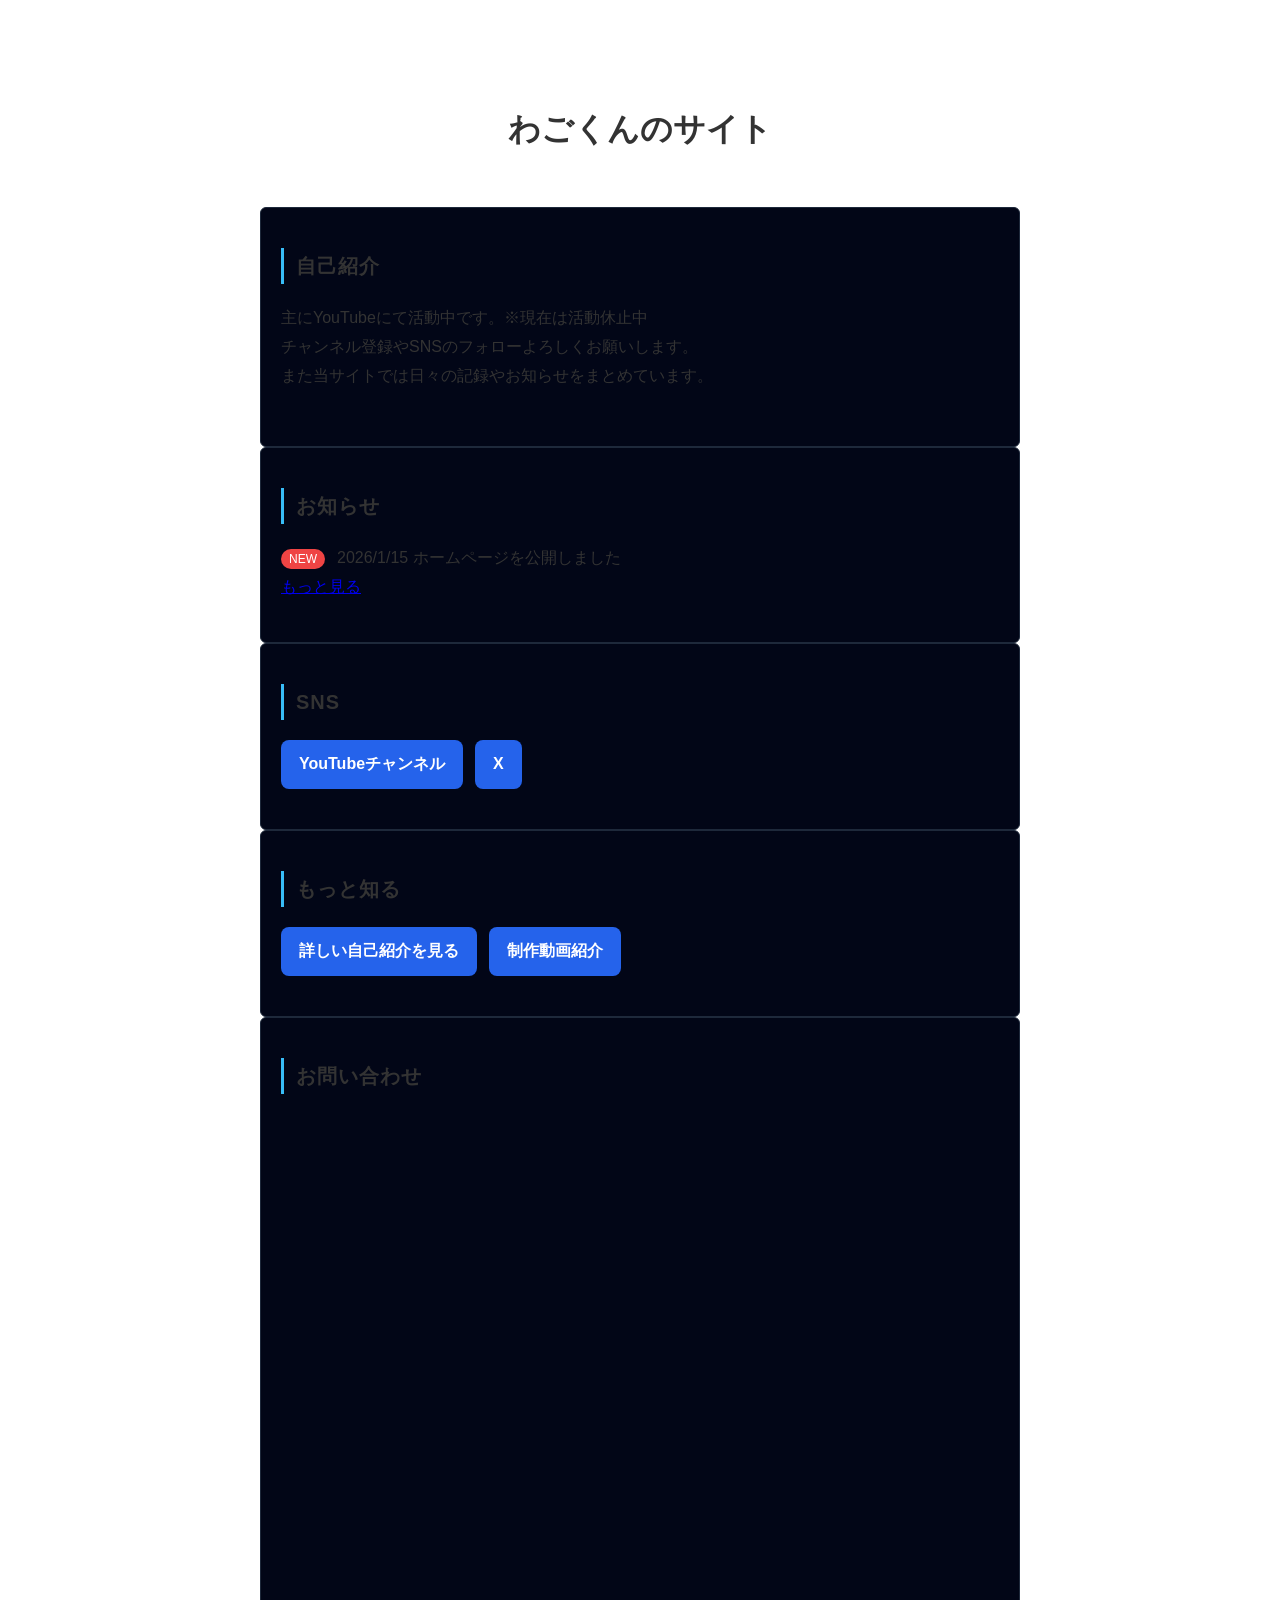
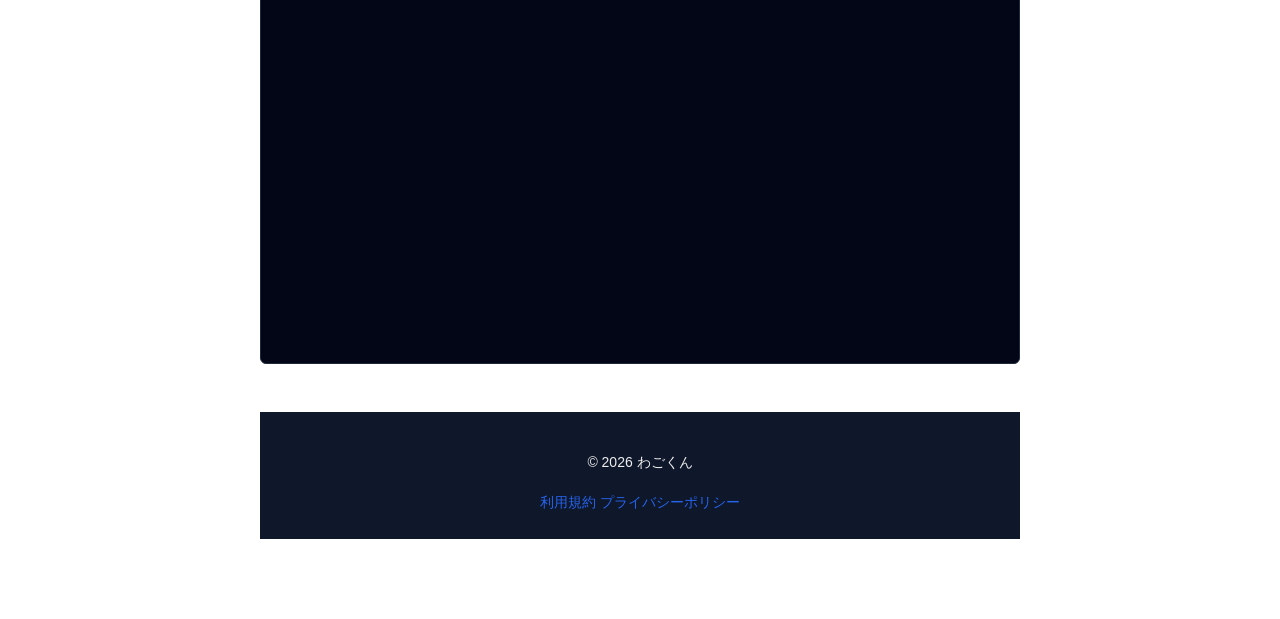
==== commit 38c3de26: "Add files via upload" ====
--- a/index.html
+++ b/index.html
@@ -7,11 +7,6 @@
   <link rel="stylesheet" href="style.css">
 </head>
 <body>
-
-  <button class="theme-toggle" id="theme-toggle">
-    <span class="theme-icon">🌙</span>
-    <span class="theme-text">ダークモード</span>
-  </button>
 
   <header class="header">
     <h1>わごくんのサイト</h1>
@@ -28,7 +23,7 @@
   </p>
 </section>
 
-    <section class="section notice-section">
+    <section class="section">
   <h2 class="notice-title">お知らせ</h2>
 
  <a href="news.html" class="news-item">
@@ -36,7 +31,7 @@
   <span class="news-text">2026/1/15 ホームページを公開しました</span>
 </a>
 
-  <a href="news.html" class="more-link">もっと見る</a>
+  <a href="news.html">もっと見る</a>
 </section>
     
     <section class="section">
@@ -78,59 +73,4 @@
   </div>
 </footer>
 
-<script>
-  // ダークモード機能
-  const themeToggle = document.getElementById('theme-toggle');
-  const themeIcon = themeToggle.querySelector('.theme-icon');
-  const themeText = themeToggle.querySelector('.theme-text');
-  
-  // ローカルストレージからテーマ設定を読み込み
-  const savedTheme = localStorage.getItem('theme');
-  const systemPrefersDark = window.matchMedia('(prefers-color-scheme: dark)').matches;
-  
-  // 初期テーマを設定
-  if (savedTheme === 'dark' || (!savedTheme && systemPrefersDark)) {
-    document.documentElement.setAttribute('data-theme', 'dark');
-    themeIcon.textContent = '☀️';
-    themeText.textContent = 'ライトモード';
-  }
-  
-  // テーマ切り替え機能
-  themeToggle.addEventListener('click', () => {
-    const currentTheme = document.documentElement.getAttribute('data-theme');
-    const newTheme = currentTheme === 'dark' ? 'light' : 'dark';
-    
-    // テーマ属性を切り替え
-    document.documentElement.setAttribute('data-theme', newTheme);
-    
-    // ローカルストレージに保存
-    localStorage.setItem('theme', newTheme);
-    
-    // ボタンの表示を更新
-    if (newTheme === 'dark') {
-      themeIcon.textContent = '☀️';
-      themeText.textContent = 'ライトモード';
-    } else {
-      themeIcon.textContent = '🌙';
-      themeText.textContent = 'ダークモード';
-    }
-  });
-  
-  // システムテーマ変更を監視
-  window.matchMedia('(prefers-color-scheme: dark)').addEventListener('change', (e) => {
-    if (!localStorage.getItem('theme')) {
-      const newTheme = e.matches ? 'dark' : 'light';
-      document.documentElement.setAttribute('data-theme', newTheme);
-      
-      if (newTheme === 'dark') {
-        themeIcon.textContent = '☀️';
-        themeText.textContent = 'ライトモード';
-      } else {
-        themeIcon.textContent = '🌙';
-        themeText.textContent = 'ダークモード';
-      }
-    }
-  });
-</script>
-
 <meta name="viewport" content="width=device-width, initial-scale=1.0, maximum-scale=1.0, user-scalable=no">
--- a/style.css
+++ b/style.css
@@ -1,456 +1,162 @@
 /* ===== 全体設定 ===== */
 :root {
-  --primary: #6366f1;
-  --primary-light: #818cf8;
-  --primary-dark: #4f46e5;
-  --secondary: #8b5cf6;
-  --accent: #ec4899;
-  --bg: #ffffff;
-  --bg-section: #ffffff;
-  --bg-hover: #f8fafc;
-  --bg-gradient: linear-gradient(180deg, #ffffff 0%, #f8fafc 100%);
-  --text: #0f172a;
-  --text-muted: #64748b;
-  --border: #e2e8f0;
-  --border-light: #f1f5f9;
-  --shadow-xs: 0 1px 2px 0 rgba(0, 0, 0, 0.05);
-  --shadow-sm: 0 1px 3px 0 rgba(0, 0, 0, 0.1), 0 1px 2px -1px rgba(0, 0, 0, 0.1);
-  --shadow: 0 4px 6px -1px rgba(0, 0, 0, 0.1), 0 2px 4px -2px rgba(0, 0, 0, 0.1);
-  --shadow-md: 0 10px 15px -3px rgba(0, 0, 0, 0.1), 0 4px 6px -4px rgba(0, 0, 0, 0.1);
-  --shadow-lg: 0 20px 25px -5px rgba(0, 0, 0, 0.1), 0 8px 10px -6px rgba(0, 0, 0, 0.1);
-}
-
-/* ===== ダークモード ===== */
-[data-theme="dark"] {
-  --primary: #818cf8;
-  --primary-light: #a5b4fc;
-  --primary-dark: #6366f1;
-  --secondary: #a78bfa;
-  --accent: #f472b6;
-  --bg: #0f172a;
-  --bg-section: #1e293b;
-  --bg-hover: #334155;
-  --bg-gradient: linear-gradient(180deg, #0f172a 0%, #1e293b 100%);
-  --text: #f8fafc;
-  --text-muted: #94a3b8;
-  --border: #334155;
-  --border-light: #475569;
-  --shadow-xs: 0 1px 2px 0 rgba(0, 0, 0, 0.3);
-  --shadow-sm: 0 1px 3px 0 rgba(0, 0, 0, 0.4), 0 1px 2px -1px rgba(0, 0, 0, 0.4);
-  --shadow: 0 4px 6px -1px rgba(0, 0, 0, 0.4), 0 2px 4px -2px rgba(0, 0, 0, 0.4);
-  --shadow-md: 0 10px 15px -3px rgba(0, 0, 0, 0.4), 0 4px 6px -4px rgba(0, 0, 0, 0.4);
-  --shadow-lg: 0 20px 25px -5px rgba(0, 0, 0, 0.4), 0 8px 10px -6px rgba(0, 0, 0, 0.4);
-}
-
+  --main: #2563eb;
+  --bg: #f5f7fa;
+  --text: #333;
+  --sub: #f5f7fa;
+  
+}
 
 * {
   box-sizing: border-box;
+}
+
+body {
   margin: 0;
-  padding: 0;
-}
-
-body {
-  font-family: 
+  font-family:
     "Hiragino Sans",
     "Noto Sans JP",
     -apple-system,
     BlinkMacSystemFont,
-    "Segoe UI",
-    "Helvetica Neue",
     sans-serif;
-  background: var(--bg-gradient);
+  background-color: var(--bg);
   color: var(--text);
-  line-height: 1.7;
-  -webkit-font-smoothing: antialiased;
-  -moz-osx-font-smoothing: grayscale;
-  transition: background-color 0.3s ease, color 0.3s ease;
-  min-height: 100vh;
-}
-
-/* ===== ダークモードトグル ===== */
-.theme-toggle {
-  position: fixed;
-  top: 20px;
-  right: 20px;
-  background: var(--bg-section);
-  border: 2px solid var(--border);
-  border-radius: 50px;
-  padding: 8px 16px;
-  cursor: pointer;
-  display: flex;
-  align-items: center;
-  gap: 8px;
-  font-size: 14px;
-  font-weight: 600;
-  color: var(--text);
-  transition: all 0.3s ease;
-  z-index: 1000;
-  box-shadow: var(--shadow-sm);
-}
-
-.theme-toggle:hover {
-  transform: translateY(-2px);
-  box-shadow: var(--shadow-md);
-  border-color: var(--primary);
-}
-
-.theme-toggle:active {
-  transform: translateY(0);
-}
-
-.theme-icon {
-  width: 20px;
-  height: 20px;
-  transition: all 0.3s ease;
+  line-height: 1.8;
 }
 
 /* ===== ヘッダー ===== */
 .header {
   text-align: center;
-  padding: 120px 20px 100px;
-  background: var(--bg);
-  color: var(--text);
-  position: relative;
-  overflow: hidden;
-}
-
-.header::before {
-  content: '';
-  position: absolute;
-  top: 0;
-  left: 0;
-  right: 0;
-  height: 1px;
-  background: linear-gradient(90deg, transparent, var(--border), transparent);
-}
-
-.header::after {
-  content: '';
-  position: absolute;
-  bottom: 0;
-  left: 0;
-  right: 0;
-  height: 1px;
-  background: linear-gradient(90deg, transparent, var(--border-light), transparent);
+  padding: 80px 20px 40px;
 }
 
 .header h1 {
-  font-size: 3rem;
-  font-weight: 800;
-  margin-bottom: 16px;
-  letter-spacing: -0.04em;
-  background: linear-gradient(135deg, var(--primary) 0%, var(--secondary) 100%);
-  -webkit-background-clip: text;
-  -webkit-text-fill-color: transparent;
-  background-clip: text;
-  position: relative;
-  display: inline-block;
-}
-
-.header h1::after {
-  content: '';
-  position: absolute;
-  bottom: -8px;
-  left: 50%;
-  transform: translateX(-50%);
-  width: 60px;
-  height: 4px;
-  background: linear-gradient(90deg, var(--primary), var(--secondary));
-  border-radius: 2px;
-  opacity: 0.3;
+  margin-bottom: 8px;
 }
 
 .header p {
-  color: var(--text-muted);
-  font-size: 1.125rem;
-  font-weight: 400;
-  letter-spacing: 0.01em;
+  color: var(--sub);
 }
 
 /* ===== レイアウト ===== */
 .container {
-  max-width: 920px;
+  max-width: 800px;
   margin: 0 auto;
-  padding: 80px 24px 120px;
+  padding: 0 20px 80px;
 }
 
 .section {
-  background: var(--bg-section);
-  padding: 56px;
-  margin: 40px 0;
-  border-radius: 24px;
-  box-shadow: var(--shadow-sm);
-  transition: all 0.4s cubic-bezier(0.4, 0, 0.2, 1);
-  border: 1px solid var(--border-light);
-  position: relative;
-  overflow: hidden;
-}
-
-.section::before {
-  content: '';
-  position: absolute;
-  top: 0;
-  left: 0;
-  right: 0;
-  height: 3px;
-  background: linear-gradient(90deg, var(--primary), var(--secondary));
-  opacity: 0;
-  transition: opacity 0.4s ease;
-}
-
-.section:hover {
-  transform: translateY(-6px);
-  box-shadow: var(--shadow-lg);
-  border-color: var(--border);
-}
-
-.section:hover::before {
-  opacity: 1;
+  background: #020617;
+  padding: 28px;
+  margin: 32px auto;
+  max-width: 880px;
+  border-radius: 6px; /* 角丸ひかえめ */
+  border: 1px solid #1e293b;
 }
 
 .section h2 {
-  margin: 0 0 32px;
-  font-size: 1.625rem;
-  font-weight: 700;
-  letter-spacing: -0.02em;
+  margin: 0 0 20px;
+  font-size: 20px;
+  font-weight: 600;
+  letter-spacing: 0.05em;
   text-transform: uppercase;
-  color: var(--text);
-  border-left: 4px solid transparent;
-  padding-left: 24px;
-  position: relative;
-  background: linear-gradient(135deg, var(--primary) 0%, var(--secondary) 100%);
-  -webkit-background-clip: text;
-  -webkit-text-fill-color: transparent;
-  background-clip: text;
-}
-
-.section h2::before {
-  content: '';
-  position: absolute;
-  left: 0;
-  top: 0;
-  bottom: 0;
-  width: 4px;
-  background: linear-gradient(180deg, var(--primary) 0%, var(--primary-light) 100%);
-  border-radius: 2px;
-}
-
-.section p {
-  margin-bottom: 20px;
-  color: var(--text-muted);
-  font-size: 1.0625rem;
-  line-height: 1.8;
-  letter-spacing: 0.01em;
-}
-
-.section p:last-child {
-  margin-bottom: 0;
-}
-
-.section strong {
-  color: var(--text);
-  font-weight: 600;
+  border-left: 3px solid #38bdf8;
+  padding-left: 12px;
 }
 
 /* ===== SNS ===== */
 .sns {
   display: flex;
-  gap: 16px;
+  gap: 12px;
   flex-wrap: wrap;
 }
 
 .sns-btn {
-  padding: 18px 36px;
-  background: var(--bg-section);
-  color: var(--primary);
-  text-decoration: none;
-  border-radius: 14px;
-  font-weight: 600;
-  font-size: 1rem;
-  transition: all 0.3s cubic-bezier(0.4, 0, 0.2, 1);
-  border: 2px solid var(--primary);
-  display: inline-flex;
-  align-items: center;
-  justify-content: center;
-  position: relative;
-  overflow: hidden;
-  letter-spacing: 0.01em;
-}
-
-.sns-btn::before {
-  content: '';
-  position: absolute;
-  top: 0;
-  left: 0;
-  width: 0;
-  height: 100%;
-  background: linear-gradient(135deg, var(--primary) 0%, var(--secondary) 100%);
-  transition: width 0.4s cubic-bezier(0.4, 0, 0.2, 1);
-  z-index: 0;
-}
-
-.sns-btn span,
-.sns-btn {
-  position: relative;
-  z-index: 1;
+  padding: 10px 18px;
+  background: var(--main);
+  color: #fff;
+  text-decoration: none;
+  border-radius: 8px;
+  font-weight: bold;
+  transition: 0.2s;
 }
 
 .sns-btn:hover {
-  color: #fff;
-  transform: translateY(-3px);
-  box-shadow: var(--shadow-md);
-  border-color: var(--primary);
-}
-
-.sns-btn:hover::before {
-  width: 100%;
-}
-
-.sns-btn:active {
-  transform: translateY(-1px);
+  opacity: 0.85;
+  transform: translateY(-2px);
 }
 
 /* ===== フォーム ===== */
 .contact {
   display: flex;
   flex-direction: column;
-  gap: 20px;
+  gap: 14px;
 }
 
 input,
 textarea {
-  padding: 16px 20px;
-  font-size: 1rem;
-  border-radius: 14px;
-  border: 2px solid var(--border);
+  padding: 12px;
+  font-size: 16px;
+  border-radius: 8px;
+  border: 1px solid #ccc;
   font-family: inherit;
-  transition: all 0.3s ease;
-  background: var(--bg-section);
-  color: var(--text);
-  letter-spacing: 0.01em;
 }
 
 input:focus,
 textarea:focus {
   outline: none;
-  border-color: var(--primary);
-  box-shadow: 0 0 0 4px rgba(99, 102, 241, 0.1);
-  background: var(--bg);
-  transform: translateY(-1px);
-}
-
+  border-color: var(--main);
+}
 
 button {
   margin-top: 8px;
-  padding: 18px 36px;
-  font-size: 1rem;
-  border: 2px solid var(--primary);
-  border-radius: 14px;
-  background: var(--bg-section);
-  color: var(--primary);
+  padding: 12px;
+  font-size: 16px;
+  border: none;
+  border-radius: 8px;
+  background: var(--main);
+  color: #fff;
   cursor: pointer;
-  font-weight: 600;
-  transition: all 0.3s cubic-bezier(0.4, 0, 0.2, 1);
-  position: relative;
-  overflow: hidden;
-  letter-spacing: 0.01em;
-}
-
-button::before {
-  content: '';
-  position: absolute;
-  top: 0;
-  left: 0;
-  width: 0;
-  height: 100%;
-  background: linear-gradient(135deg, var(--primary) 0%, var(--secondary) 100%);
-  transition: width 0.4s cubic-bezier(0.4, 0, 0.2, 1);
-  z-index: 0;
-}
-
-button span {
-  position: relative;
-  z-index: 1;
 }
 
 button:hover {
-  color: #fff;
-  transform: translateY(-3px);
-  box-shadow: var(--shadow-md);
-}
-
-button:hover::before {
-  width: 100%;
-}
-
-button:active {
-  transform: translateY(-1px);
+  opacity: 0.9;
 }
 
 /* ===== フッター ===== */
-.footer {
-  margin-top: 120px;
-  padding: 80px 24px;
-  background: var(--bg-section);
-  color: var(--text-muted);
-  text-align: center;
-  font-size: 0.875rem;
-  border-top: 1px solid var(--border-light);
-  position: relative;
-}
-
-.footer::before {
-  content: '';
-  position: absolute;
-  top: 0;
-  left: 0;
-  right: 0;
-  height: 1px;
-  background: linear-gradient(90deg, transparent, var(--border), transparent);
-}
-
-.footer p {
-  margin-bottom: 24px;
-  color: var(--text-muted);
-  font-weight: 500;
-}
-
-.footer-links {
-  display: flex;
-  justify-content: center;
-  gap: 40px;
-  flex-wrap: wrap;
-}
-
-.footer a {
-  color: var(--text-muted);
-  text-decoration: none;
-  transition: all 0.3s ease;
-  position: relative;
-  font-weight: 500;
-  padding: 4px 0;
-}
-
-.footer a::after {
-  content: '';
-  position: absolute;
-  bottom: 0;
-  left: 0;
-  width: 0;
-  height: 2px;
-  background: linear-gradient(90deg, var(--primary), var(--secondary));
-  transition: width 0.3s ease;
-}
-
-.footer a:hover {
-  color: var(--primary);
-}
-
-.footer a:hover::after {
-  width: 100%;
-}
-
-/* ===== ニュース ===== */
+footer {
+  background-color: #111 !important;
+  color: #eee !important;
+}
+
+footer {
+  background-color: #0f172a  !important;
+  color: #eee !important;
+}
+
+/* ===== スマホ対応 ===== */
+@media (max-width: 600px) {
+  .section {
+    padding: 24px;
+  }
+}
+
+.date {
+  font-size: 14px;
+  color: #777;
+  margin-bottom: 16px;
+}
+
+.back {
+  display: inline-block;
+  margin-top: 24px;
+  text-decoration: none;
+  color: var(--main);
+  font-weight: bold;
+}
+
+
+
 .news-list {
   list-style: none;
   padding: 0;
@@ -460,333 +166,149 @@
 .news-item {
   display: flex;
   align-items: center;
-  gap: 16px;
+  gap: 12px;
   text-decoration: none;
   color: inherit;
-  padding: 24px;
-  border-radius: 16px;
-  transition: all 0.3s ease;
-  margin-bottom: 16px;
-  border: 1px solid var(--border-light);
-  background: var(--bg-section);
-  position: relative;
-  overflow: hidden;
-}
-
-.news-item::before {
-  content: '';
-  position: absolute;
-  top: 0;
-  left: -100%;
-  width: 100%;
-  height: 100%;
-  background: linear-gradient(90deg, transparent, rgba(99, 102, 241, 0.1), transparent);
-  transition: left 0.6s ease;
-}
-
-.news-item:hover::before {
-  left: 100%;
-}
-
-.news-item:hover {
-  background: var(--bg-hover);
-  border-color: var(--border);
-  transform: translateX(6px);
-  box-shadow: var(--shadow-sm);
 }
 
 .news-date {
   display: block;
-  font-size: 0.875rem;
-  color: var(--text-muted);
-  margin-bottom: 6px;
-  font-weight: 500;
+  font-size: 14px;
+  color: #6b7280;
+  margin-bottom: 4px;
 }
 
 .news-text {
-  font-size: 1.0625rem;
-  font-weight: 500;
-  color: var(--text);
-  letter-spacing: 0.01em;
-  position: relative;
-  z-index: 1;
-}
-
-.badge {
-  background: linear-gradient(135deg, #ef4444 0%, #f87171 100%);
-  color: #fff;
-  font-size: 0.75rem;
-  padding: 6px 14px;
-  border-radius: 999px;
-  flex-shrink: 0;
-  font-weight: 700;
-  box-shadow: 0 2px 8px rgba(239, 68, 68, 0.25);
-  letter-spacing: 0.05em;
-  position: relative;
-  z-index: 1;
-  animation: pulse 2s ease-in-out infinite;
-}
-
-@keyframes pulse {
-  0%, 100% {
-    transform: scale(1);
-    box-shadow: 0 2px 8px rgba(239, 68, 68, 0.25);
-  }
-  50% {
-    transform: scale(1.05);
-    box-shadow: 0 4px 12px rgba(239, 68, 68, 0.4);
-  }
-}
-
-/* ===== お知らせセクションのアニメーション ===== */
-.notice-section {
-  position: relative;
-  overflow: hidden;
-  animation: fadeInUp 0.8s ease-out;
-}
-
-.notice-section::after {
-  content: '';
-  position: absolute;
-  top: 0;
-  left: -100%;
-  width: 100%;
-  height: 100%;
-  background: linear-gradient(
-    90deg,
-    transparent,
-    rgba(99, 102, 241, 0.05),
-    rgba(139, 92, 246, 0.05),
-    transparent
-  );
-  animation: shimmer 3s ease-in-out infinite;
-  pointer-events: none;
-}
-
-@keyframes shimmer {
-  0% {
-    left: -100%;
-  }
-  100% {
-    left: 100%;
-  }
-}
-
-@keyframes fadeInUp {
-  from {
-    opacity: 0;
-    transform: translateY(30px);
-  }
-  to {
-    opacity: 1;
-    transform: translateY(0);
-  }
-}
-
-.notice-title {
-  position: relative;
-  animation: slideInLeft 0.6s ease-out 0.2s both;
-}
-
-@keyframes slideInLeft {
-  from {
-    opacity: 0;
-    transform: translateX(-30px);
-  }
-  to {
-    opacity: 1;
-    transform: translateX(0);
-  }
-}
-
-.notice-section .news-item {
-  animation: fadeInRight 0.6s ease-out 0.4s both;
-}
-
-@keyframes fadeInRight {
-  from {
-    opacity: 0;
-    transform: translateX(30px);
-  }
-  to {
-    opacity: 1;
-    transform: translateX(0);
-  }
-}
-
-.more-link {
-  display: inline-block;
-  margin-top: 20px;
-  color: var(--primary);
-  text-decoration: none;
-  font-weight: 600;
-  transition: all 0.3s ease;
-  position: relative;
-  animation: fadeInUp 0.6s ease-out 0.6s both;
-}
-
-.more-link::after {
-  content: '';
-  position: absolute;
-  bottom: -2px;
-  left: 0;
-  width: 0;
-  height: 2px;
-  background: linear-gradient(90deg, var(--primary), var(--secondary));
-  transition: width 0.3s ease;
-}
-
-.more-link:hover {
-  color: var(--secondary);
-  transform: translateX(4px);
-}
-
-.more-link:hover::after {
-  width: 100%;
-}
-
-/* ===== リンク ===== */
-.back {
-  display: inline-flex;
+  font-size: 16px;
+}
+
+.new {
+  background: #ef4444;
+  color: #fff;
+  font-size: 12px;
+  padding: 2px 6px;
+  border-radius: 6px;
+  margin-left: 8px;
+}
+
+.latest-news {
+  display: flex;
   align-items: center;
   gap: 8px;
-  margin-top: 48px;
-  text-decoration: none;
-  color: var(--primary);
-  font-weight: 600;
-  transition: all 0.3s ease;
-  padding: 12px 0;
-  font-size: 1rem;
-  position: relative;
-}
-
-.back::before {
-  content: '←';
-  transition: transform 0.3s ease;
-}
-
-.back:hover {
-  color: var(--secondary);
-  transform: translateX(-8px);
-}
-
-.back:hover::before {
-  transform: translateX(-4px);
-}
-
-/* ===== サイトマップ ===== */
+}
+
+.news-item {
+  display: flex;
+  align-items: center;
+  gap: 12px;
+}
+
+.badge {
+  background: #ef4444;
+  color: #fff;
+  font-size: 12px;
+  padding: 4px 8px;
+  border-radius: 999px;
+  flex-shrink: 0; /* 縮まないように */
+}
+
+.news-item {
+  display: flex;
+  align-items: center;
+  gap: 12px;
+}
+
+.badge {
+  background-color: #ef4444;
+  color: #fff;
+  font-size: 12px;
+  padding: 4px 8px;
+  border-radius: 999px;
+  line-height: 1;
+}
+
 .sitemap-list {
   list-style: none;
   padding: 0;
 }
 
 .sitemap-list li {
-  margin-bottom: 24px;
+  margin-bottom: 12px;
 }
 
 .sitemap-list a {
-  font-size: 1.125rem;
-  color: var(--primary);
-  text-decoration: none;
-  font-weight: 600;
-  transition: all 0.3s ease;
-  display: inline-block;
-  padding: 12px 0;
-  position: relative;
-  letter-spacing: 0.01em;
-}
-
-.sitemap-list a::after {
-  content: '';
-  position: absolute;
-  bottom: 8px;
-  left: 0;
-  width: 0;
-  height: 2px;
-  background: linear-gradient(90deg, var(--primary), var(--secondary));
-  transition: width 0.3s ease;
+  font-size: 16px;
+  color: #2563eb;
+  text-decoration: none;
 }
 
 .sitemap-list a:hover {
-  color: var(--secondary);
-  transform: translateX(4px);
-}
-
-.sitemap-list a:hover::after {
-  width: 100%;
-}
-
-/* ===== スマホ対応 ===== */
-@media (max-width: 768px) {
-  .header {
-    padding: 100px 20px 80px;
+  text-decoration: underline;
+}
+
+.footer {
+  margin-top: 48px;
+  padding: 24px;
+  background: #f9fafb;
+  text-align: center;
+  font-size: 14px;
+}
+
+.footer a {
+  color: #2563eb;
+  text-decoration: none;
+}
+
+.footer a:hover {
+  text-decoration: underline;
+}
+
+body {
+  background: white;
+  color: black;
+}
+
+@media (prefers-color-scheme: dark) {
+  body {
+  background: #0f172a !important;
+  color: #f5f7fa !important;
   }
-
-  .header h1 {
-    font-size: 2.5rem;
+}
+
+body {
+  background: var(--bg-main);
+  color: var(--text-main);
+}
+
+.footer {
+  background: var(--bg-footer);
+}
+
+body {
+  background: #fff;
+  color: #333;
+}
+
+.section {
+  max-width: 800px;
+  margin: 0 auto;
+  padding: 40px 20px;
+}
+
+body {
+  background: #fff;
+  color: #333;
+}
+
+.section {
+  max-width: 800px;
+  margin: 0 auto;
+  padding: 40px 20px;
+}
+
+@media (prefers-color-scheme: dark) {
+  body {
+    background: #111;
+    color: #eee;
   }
-
-  .container {
-    padding: 60px 20px 100px;
-  }
-
-  .section {
-    padding: 40px;
-    margin: 32px 0;
-    border-radius: 20px;
-  }
-
-  .section h2 {
-    font-size: 1.375rem;
-    padding-left: 20px;
-  }
-
-  .sns {
-    flex-direction: column;
-  }
-
-  .sns-btn {
-    width: 100%;
-    text-align: center;
-  }
-
-  .footer-links {
-    flex-direction: column;
-    gap: 24px;
-  }
-}
-
-@media (max-width: 480px) {
-  .header {
-    padding: 80px 16px 60px;
-  }
-
-  .header h1 {
-    font-size: 2rem;
-  }
-
-  .section {
-    padding: 32px;
-  }
-}
-
-/* ===== その他 ===== */
-.date {
-  font-size: 0.875rem;
-  color: var(--text-muted);
-  margin-bottom: 16px;
-  font-weight: 500;
-}
-
-/* iframe のスタイル */
-iframe {
-  border-radius: 16px;
-  border: 1px solid var(--border-light);
-  background: var(--bg-section);
-  box-shadow: var(--shadow-sm);
-}
-
-/* 見出しのtext-transformを無効化する場合 */
-h2[style*="text-transform: none"] {
-  text-transform: none !important;
-}
+}
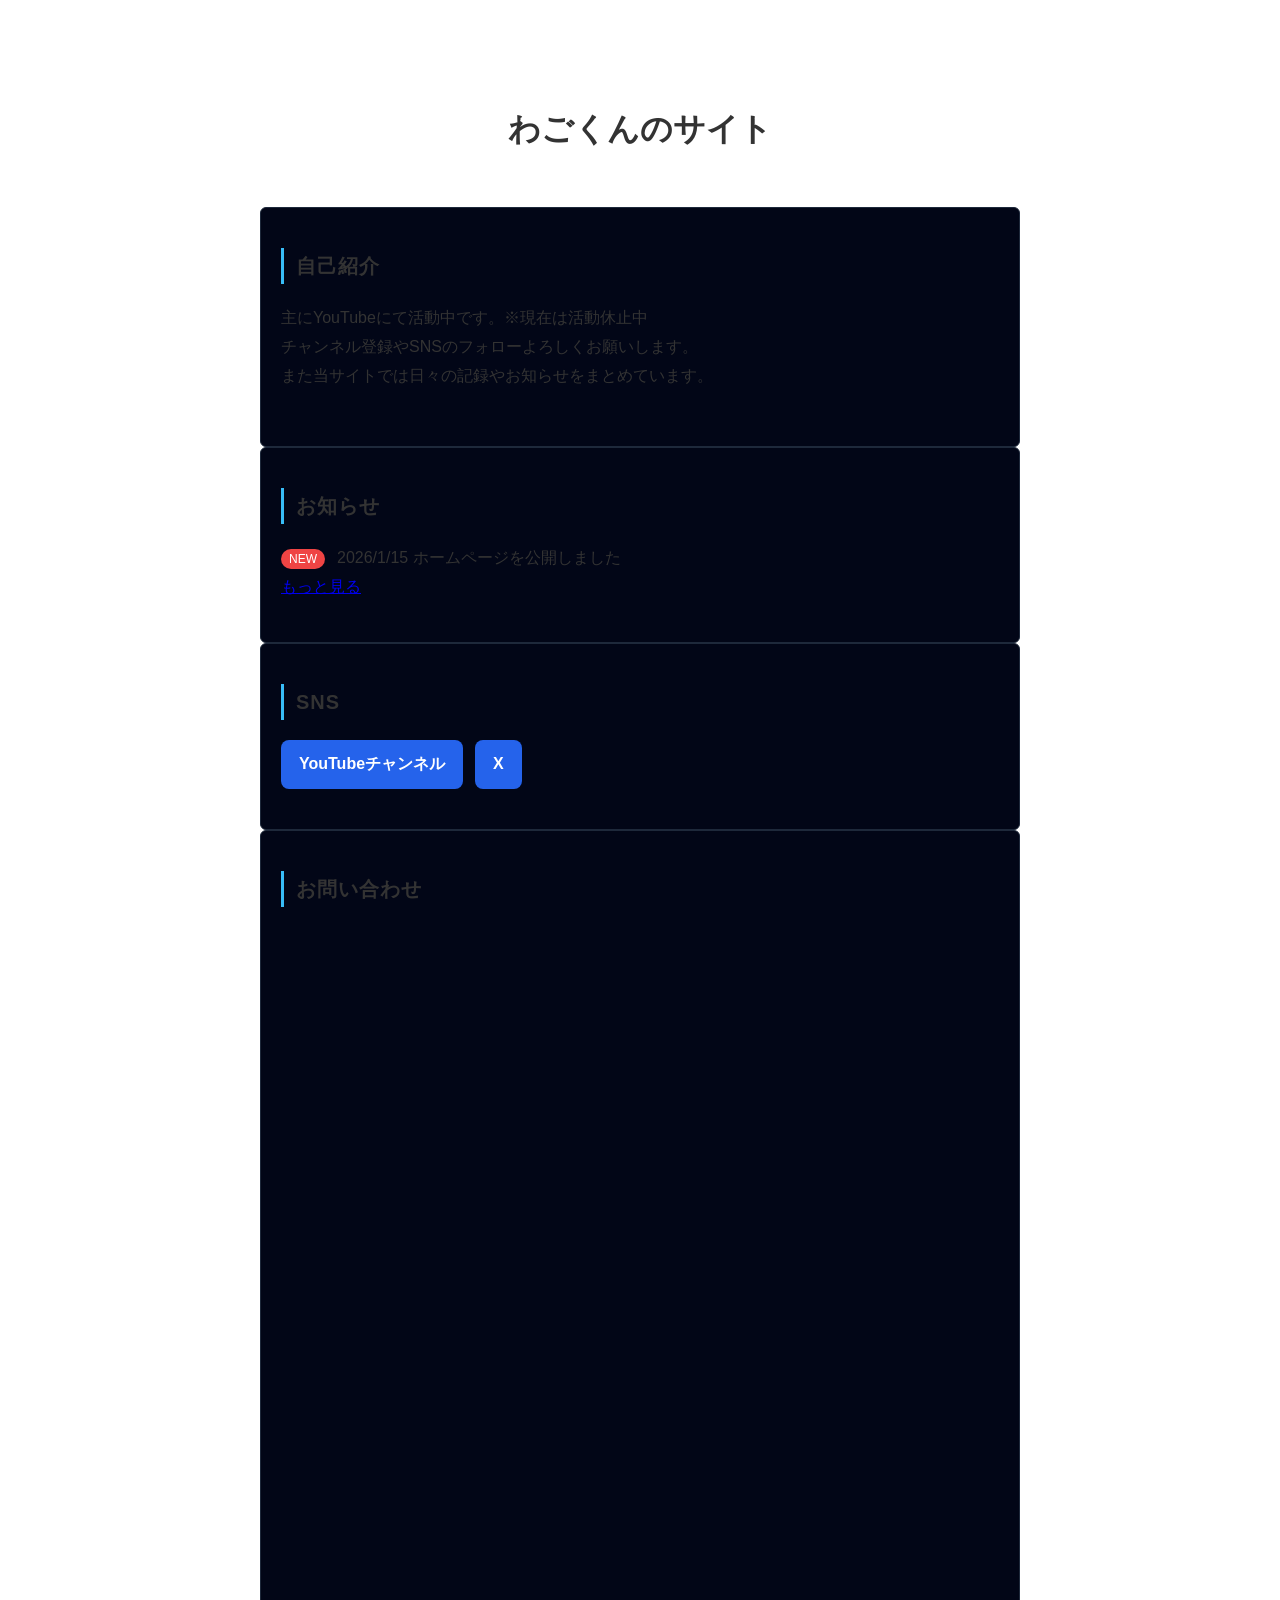
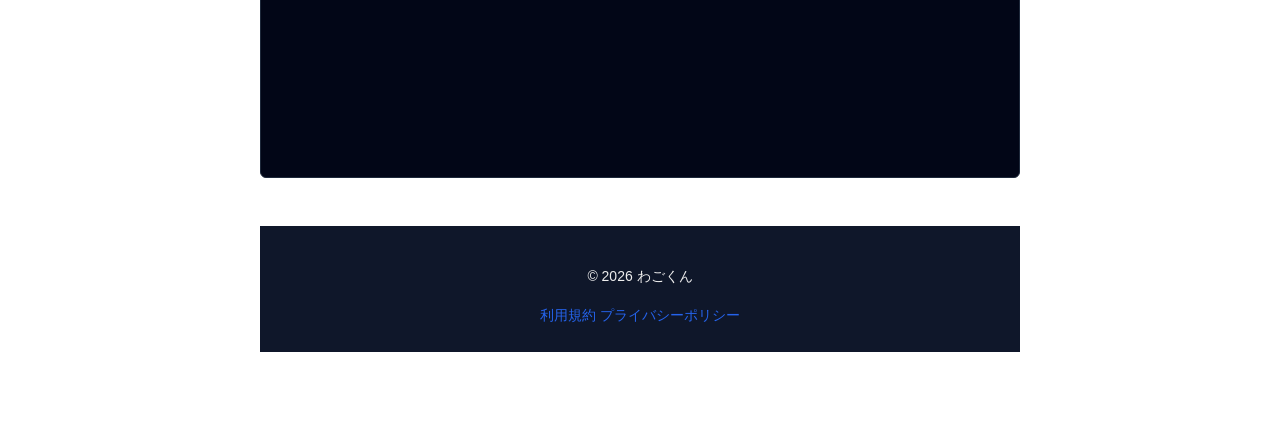
==== commit a3fa19e1: "Add files via upload" ====
--- a/index.html
+++ b/index.html
@@ -41,14 +41,6 @@
         <a class="sns-btn" href="https://x.com/wagokun_1204" target="_blank">X</a>
     </div>
     </section>
-
-    <section class="section">
-      <h2>もっと知る</h2>
-      <div class="sns">
-        <a href="about.html" class="sns-btn">詳しい自己紹介を見る</a>
-        <a href="videos.html" class="sns-btn">制作動画紹介</a>
-      </div>
-    </section>
     
     <section class="section">
   <h2>お問い合わせ</h2>
